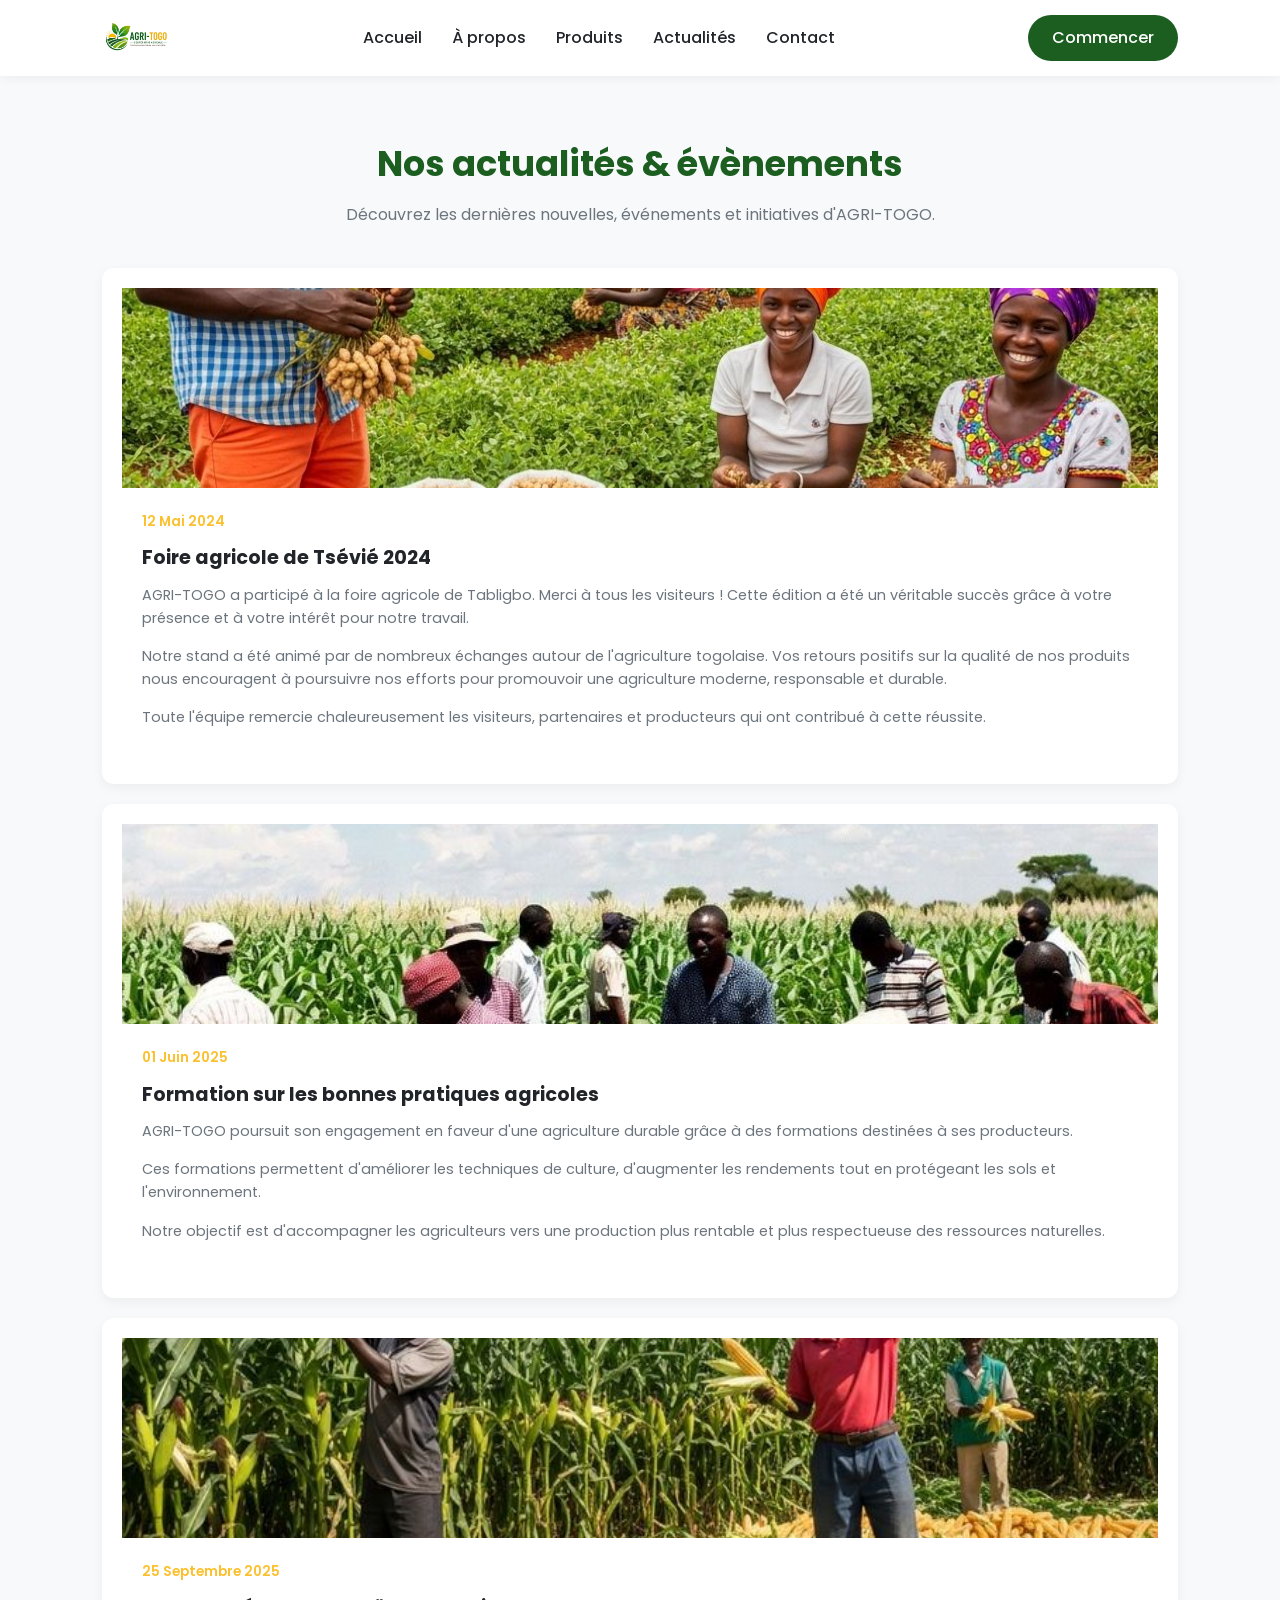
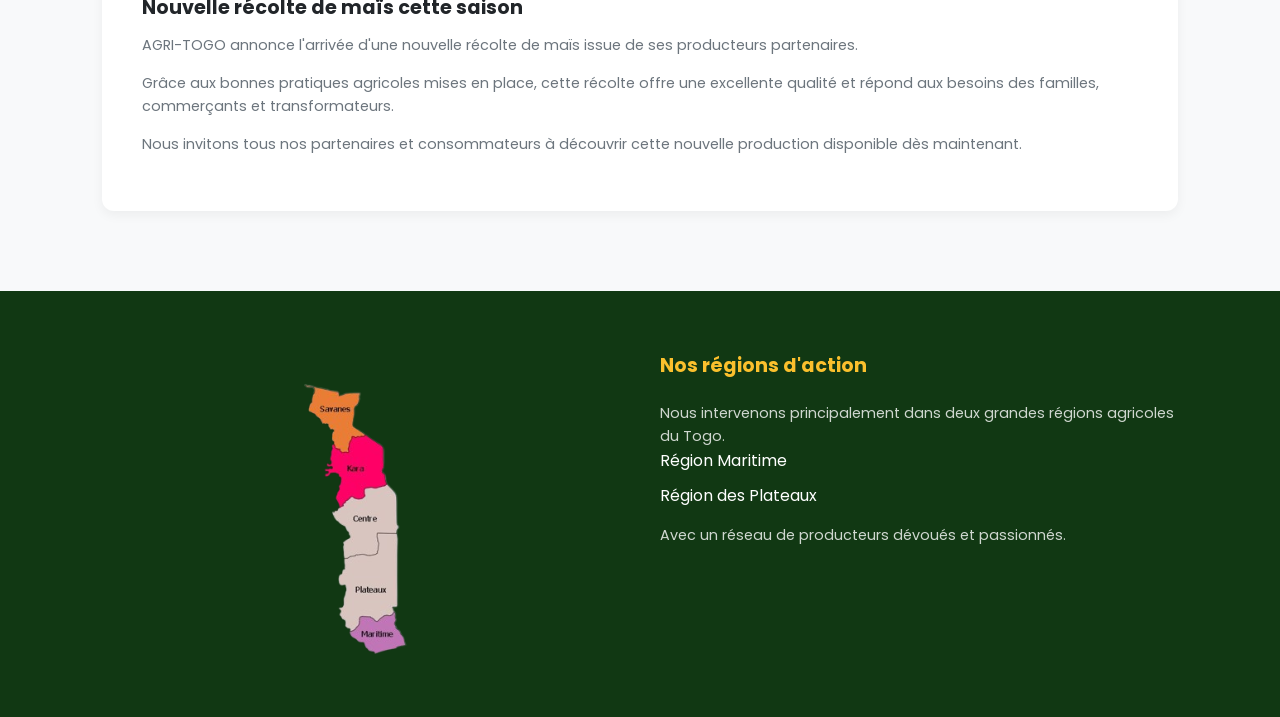
==== Actualités.html @ 6c73c3b2 "brief de AgriTogo" ====
<!DOCTYPE html>
<html lang="fr">
<head>
    <meta charset="UTF-8">
    <meta name="viewport" content="width=device-width, initial-scale=1.0">
    <title>AgriTogo</title>
    <link rel="stylesheet" href="https://cdnjs.cloudflare.com/ajax/libs/font-awesome/6.7.2/css/all.min.css">
    <link rel="stylesheet" href="css/style.css">
</head>

<body>
    <header>

    <div class="logo">
        <img src="image/logo.png" alt="AgriTogo">
    </div>

    <nav class="nav-links">

        <ul>

            <li><a href="index.html">Accueil</a></li>

            <li><a href="Apropos.html">À propos</a></li>

            <li><a href="NosProduits.html">Produits</a></li>

            <li><a href="Actualités.html">Actualités</a></li>

            <li><a href="Contact.html">Contact</a></li>

        </ul>

    </nav>

    <a href="Contact.html" class="btn">
        Commencer
    </a>

    <div class="menu-toggle">

        <i class="fa-solid fa-bars"></i>

    </div>

</header>

<main>

    <!-- ================= ACTUALITÉS ================= -->

    <section class="actualites">

        <div class="section-title">
            <h1>Nos actualités & évènements</h1>
            <p>
                Découvrez les dernières nouvelles, événements et initiatives
                d'AGRI-TOGO.
            </p>
        </div>

        <div class="actualites-list">

            <!-- Actualité 1 -->

            <article class="actualite">

                <div class="actualite-image">
                    <img src="image/actualite1.jpg" alt="Foire agricole de Tsévié">
                </div>

                <div class="actualite-content">

                    <span class="date">12 Mai 2024</span>

                    <h2>Foire agricole de Tsévié 2024</h2>

                    <p>
                        AGRI-TOGO a participé à la foire agricole de Tabligbo.
                        Merci à tous les visiteurs ! Cette édition a été un
                        véritable succès grâce à votre présence et à votre
                        intérêt pour notre travail.
                    </p>

                    <p>
                        Notre stand a été animé par de nombreux échanges autour
                        de l'agriculture togolaise. Vos retours positifs sur la
                        qualité de nos produits nous encouragent à poursuivre
                        nos efforts pour promouvoir une agriculture moderne,
                        responsable et durable.
                    </p>

                    <p>
                        Toute l'équipe remercie chaleureusement les visiteurs,
                        partenaires et producteurs qui ont contribué à cette
                        réussite.
                    </p>

                </div>

            </article>

            <!-- Actualité 2 -->

            <article class="actualite">

                <div class="actualite-image">
                    <img src="image/actualite2.jpg" alt="Formation agricole">
                </div>

                <div class="actualite-content">

                    <span class="date">01 Juin 2025</span>

                    <h2>Formation sur les bonnes pratiques agricoles</h2>

                    <p>
                        AGRI-TOGO poursuit son engagement en faveur d'une
                        agriculture durable grâce à des formations destinées à
                        ses producteurs.
                    </p>

                    <p>
                        Ces formations permettent d'améliorer les techniques de
                        culture, d'augmenter les rendements tout en protégeant
                        les sols et l'environnement.
                    </p>

                    <p>
                        Notre objectif est d'accompagner les agriculteurs vers
                        une production plus rentable et plus respectueuse des
                        ressources naturelles.
                    </p>

                </div>

            </article>

            <!-- Actualité 3 -->

            <article class="actualite">

                <div class="actualite-image">
                    <img src="image/recoltemaÏs.jfif" alt="Récolte de maïs">
                </div>

                <div class="actualite-content">

                    <span class="date">25 Septembre 2025</span>

                    <h2>Nouvelle récolte de maïs cette saison</h2>

                    <p>
                        AGRI-TOGO annonce l'arrivée d'une nouvelle récolte de
                        maïs issue de ses producteurs partenaires.
                    </p>

                    <p>
                        Grâce aux bonnes pratiques agricoles mises en place,
                        cette récolte offre une excellente qualité et répond aux
                        besoins des familles, commerçants et transformateurs.
                    </p>

                    <p>
                        Nous invitons tous nos partenaires et consommateurs à
                        découvrir cette nouvelle production disponible dès
                        maintenant.
                    </p>

                </div>

            </article>

        </div>

    </section>

</main>
<footer>

    <div class="footer-map">

        <img src="image/cartographie.png" alt="Carte du Togo">

    </div>

    <div class="footer-region">

        <h3>Nos régions d'action</h3>

        <p>
            Nous intervenons principalement dans deux grandes régions
            agricoles du Togo.
        </p>

        <ul>
            <li>Région Maritime</li>
            <li>Région des Plateaux</li>
        </ul>

        <p>
            Avec un réseau de producteurs dévoués et passionnés.
        </p>

    </div>

</footer>
    <script src="js/script.js"></script>
</body>
</html>
---- css/style.css ----
/* ==========================================================================
   1. RESET & VARIABLES GLOBALES
   ========================================================================== */
@import url('https://fonts.googleapis.com/css2?family=Poppins:wght@300;400;500;600;700&display=swap');

:root {
    --primary-color: #1b5e20;      /* Vert foncé principal */
    --secondary-color: #2e7d32;    /* Vert moyen */
    --accent-color: #fbc02d;       /* Jaune / Or */
    --bg-light: #f8f9fa;           /* Fond clair */
    --bg-card: #ffffff;            /* Fond de carte */
    --text-color: #212529;         /* Texte sombre */
    --text-muted: #6c757d;        /* Texte secondaire */
    --border-color: #e0e0e0;      /* Bordures subtiles */
    --radius: 12px;                /* Coins arrondis généraux */
    --transition: all 0.3s ease;
}

* {
    margin: 0;
    padding: 0;
    box-sizing: border-box;
    font-family: 'Poppins', sans-serif;
}

body {
    background-color: var(--bg-light);
    color: var(--text-color);
    line-height: 1.6;
}

a {
    text-decoration: none;
    color: inherit;
    transition: var(--transition);
}

ul {
    list-style: none;
}

img {
    max-width: 100%;
    height: auto;
    display: block;
}

/* ==========================================================================
   2. BOUTONS & STYLES RÉUTILISABLES
   ========================================================================== */
.btn, .btn1 {
    display: inline-block;
    padding: 10px 24px;
    background-color: var(--primary-color);
    color: #fff;
    border-radius: 25px;
    font-weight: 500;
    border: none;
    cursor: pointer;
    text-align: center;
}

.btn:hover, .btn1:hover {
    background-color: var(--secondary-color);
    color: #fff;
}

.btn2 {
    display: inline-block;
    padding: 10px 24px;
    background-color: transparent;
    color: #fff;
    border: 2px solid #fff;
    border-radius: 25px;
    font-weight: 500;
}

.btn2:hover {
    background-color: #fff;
    color: var(--primary-color);
}

.btn-center {
    text-align: center;
    margin-top: 30px;
}

.section-title {
    text-align: center;
    margin-bottom: 40px;
}

.section-title h1, .section-title h2 {
    color: var(--primary-color);
    font-size: 2.2rem;
    font-weight: 700;
    margin-bottom: 10px;
}

.section-title p {
    color: var(--text-muted);
    max-width: 600px;
    margin: 0 auto;
}

/* ==========================================================================
   3. HEADER & NAVIGATION (AVEC MENU HAMBURGER)
   ========================================================================== */
header {
    display: flex;
    justify-content: space-between;
    align-items: center;
    padding: 15px 8%;
    background-color: #ffffff;
    box-shadow: 0 2px 10px rgba(0, 0, 0, 0.05);
    position: sticky;
    top: 0;
    z-index: 1000;
}

.logo img {
    height: 45px;
}

.nav-links ul {
    display: flex;
    gap: 30px;
}

.nav-links a {
    font-weight: 500;
    color: var(--text-color);
}

.nav-links a:hover {
    color: var(--primary-color);
}

.menu-toggle {
    display: none;
    font-size: 1.5rem;
    color: var(--primary-color);
    cursor: pointer;
}

/* ==========================================================================
   4. PAGE ACCUEIL
   ========================================================================== */

/* Hero Banner */
.hero {
    position: relative;
    height: 80vh;
    min-height: 500px;
    display: flex;
    align-items: center;
    padding: 0 8%;
    color: #ffffff;
    overflow: hidden;
}

.hero > img {
    position: absolute;
    top: 0;
    left: 0;
    width: 100%;
    height: 100%;
    object-fit: cover;
    z-index: -2;
}

.hero .overlay {
    position: absolute;
    top: 0;
    left: 0;
    width: 100%;
    height: 100%;
    background: linear-gradient(90deg, rgba(27, 94, 32, 0.85) 0%, rgba(0,0,0,0.4) 100%);
    z-index: -1;
}

.hero-content {
    max-width: 650px;
}

.hero-content h1 {
    font-size: 3.2rem;
    line-height: 1.2;
    margin-bottom: 20px;
    font-weight: 700;
}

.hero-content p {
    font-size: 1.1rem;
    margin-bottom: 30px;
    opacity: 0.9;
}

.hero-buttons {
    display: flex;
    gap: 15px;
}

/* Section Chiffres */
.chiffres {
    display: flex;
    justify-content: space-around;
    align-items: center;
    padding: 40px 8%;
    background-color: #ffffff;
    box-shadow: 0 4px 15px rgba(0,0,0,0.03);
    margin: 40px 8% 60px 8%;
    position: relative;
    z-index: 10;
    border-radius: var(--radius);
}

.chiffre {
    text-align: center;
}

.chiffre h2 {
    font-size: 2.2rem;
    color: var(--primary-color);
    font-weight: 700;
}

.chiffre p {
    font-size: 0.9rem;
    color: var(--text-muted);
}

/* Grille de Produits (Accueil + Page Produits) */
.produits {
    padding: 60px 8%;
}

.produits-grid {
    display: grid;
    grid-template-columns: repeat(auto-fit, minmax(240px, 1fr));
    gap: 25px;
}

.produit {
    background-color: var(--bg-card);
    border-radius: var(--radius);
    overflow: hidden;
    box-shadow: 0 4px 12px rgba(0,0,0,0.05);
    transition: var(--transition);
    text-align: center;
    padding-bottom: 20px;
}

.produit:hover {
    transform: translateY(-5px);
    box-shadow: 0 8px 20px rgba(0,0,0,0.1);
}

.produit img {
    width: 100%;
    height: 200px;
    object-fit: cover;
}

.produit h3 {
    margin: 15px 0 8px;
    color: var(--primary-color);
    font-size: 1.2rem;
}

.produit p {
    padding: 0 15px;
    font-size: 0.9rem;
    color: var(--text-muted);
}

/* Actualités */
.actualites {
    padding: 60px 8%;
}

.actualites-grid {
    display: grid;
    grid-template-columns: repeat(auto-fit, minmax(300px, 1fr));
    gap: 30px;
}

.actualite {
    background-color: var(--bg-card);
    border-radius: var(--radius);
    overflow: hidden;
    box-shadow: 0 4px 12px rgba(0,0,0,0.05);
    display: flex;
    flex-direction: column;
    margin: 20px 0;
}

.actualite img, .actualite-image img {
    width: 100%;
    height: 200px;
    object-fit: cover;
}

.actualite-content, .actualite {
    padding: 20px;
}

.actualite .date {
    color: var(--accent-color);
    font-weight: 600;
    font-size: 0.85rem;
}

.actualite h3, .actualite h2 {
    font-size: 1.2rem;
    margin: 10px 0;
    color: var(--text-color);
}

.actualite p {
    color: var(--text-muted);
    font-size: 0.9rem;
    margin-bottom: 15px;
}

.actualite a {
    color: var(--primary-color);
    font-weight: 600;
    align-self: flex-start;
}

/* Section Call to Action (CTA) */
.cta {
    background-color: var(--primary-color);
    color: #ffffff;
    text-align: center;
    padding: 60px 8%;
    margin: 40px 0;
}

.cta h2 {
    font-size: 2rem;
    margin-bottom: 25px;
    max-width: 700px;
    margin-left: auto;
    margin-right: auto;
}

.cta .btn {
    background-color: var(--accent-color);
    color: var(--text-color);
}

.cta .btn:hover {
    background-color: #e0a800;
}

/* ==========================================================================
   5. PAGE À PROPOS
   ========================================================================== */
.apropos {
    padding: 60px 8%;
}


hr{
background-color: #0d4110;
height: 5px;
width: 250px;
margin: 20px auto;

}

.apropos-content {
    display: flex;
    align-items: center;
    gap: 40px;
}

.apropos-image, .apropos-text {
    flex: 1;
}

.apropos-image img {
    border-radius: var(--radius);
}

.mission {
    background-color: #e8f5e9;
    padding: 40px 8%;
    text-align: center;
    border-radius: var(--radius);
    margin: 40px 8%;
}

.mission h2 {
    color: var(--primary-color);
    margin-bottom: 15px;
}

.valeurs {
    padding: 40px 8%;
}

.valeurs-grid {
    display: grid;
    grid-template-columns: repeat(auto-fit, minmax(220px, 1fr));
    gap: 20px;
}

.valeur {
    background: #fff;
    padding: 25px;
    border-radius: var(--radius);
    box-shadow: 0 4px 10px rgba(0,0,0,0.03);
    text-align: center;
}

.valeur h3 {
    margin-bottom: 10px;
    color: var(--primary-color);
}

/* Membres / Producteurs */
.membres {
    padding: 60px 8%;
}

.membres-grid {
    display: grid;
    grid-template-columns: repeat(auto-fit, minmax(200px, 1fr));
    gap: 25px;
}

.membre {
    background: #fff;
    border-radius: var(--radius);
    overflow: hidden;
    text-align: center;
    box-shadow: 0 4px 12px rgba(0,0,0,0.05);
    padding-bottom: 15px;
}

.membre img {
    width: 100%;
    height: 220px;
    object-fit: cover;
}

.membre h3 {
    margin-top: 15px;
    font-size: 1.1rem;
}

/* ==========================================================================
   6. PAGE CONTACT
   ========================================================================== */
.contact {
    padding: 60px 8%;
}

.contact-container {
    display: flex;
    gap: 50px;
}

.contact-info, .contact-form {
    flex: 1;
}

.info-box {
    background: #fff;
    padding: 20px;
    border-radius: var(--radius);
    margin-bottom: 15px;
    box-shadow: 0 2px 8px rgba(0,0,0,0.04);
}

.info-box h3 {
    color: var(--primary-color);
    margin-bottom: 5px;
    font-size: 1.1rem;
}

.contact-form fieldset {
    border: none;
    background: #fff;
    padding: 30px;
    border-radius: var(--radius);
    box-shadow: 0 4px 15px rgba(0,0,0,0.05);
}

.contact-form h3 {
    font-size: 1.4rem;
    font-weight: 600;
    color: var(--primary-color);
    margin-bottom: 20px;
}

.form-group {
    margin-bottom: 20px;
}

.form-group label {
    display: block;
    margin-bottom: 8px;
    font-weight: 500;
}

.form-group input, .form-group textarea {
    width: 100%;
    padding: 12px 15px;
    border: 1px solid var(--border-color);
    border-radius: 8px;
    outline: none;
    font-size: 0.95rem;
}

.form-group input:focus, .form-group textarea:focus {
    border-color: var(--primary-color);
}

/* ==========================================================================
   7. FOOTER
   ========================================================================== */
footer {
    background-color: #113813;
    color: #ffffff;
    padding: 60px 8% 30px 8%;
    display: flex;
    flex-wrap: wrap;
    justify-content: space-between;
    gap: 40px;
}

.footer-logo, .footer-links, .footer-map, .footer-region, .footer-column {
    flex: 1;
    min-width: 220px;
}

.footer-logo p, .footer-region p {
    opacity: 0.8;
    font-size: 0.9rem;
    margin-top: 15px;
}

footer h3 {
    color: var(--accent-color);
    margin-bottom: 20px;
    font-size: 1.2rem;
}

footer ul li {
    margin-bottom: 10px;
}

footer ul li a {
    opacity: 0.8;
}

footer ul li a:hover {
    opacity: 1;
    color: var(--accent-color);
}

/* ==========================================================================
   8. MEDIA QUERIES (DESIGN RESPONSIVE ET MENU HAMBURGER)
   ========================================================================== */
@media (max-width: 992px) {
    .chiffres {
        flex-wrap: wrap;
        gap: 20px;
    }
    
    .apropos-content, .contact-container {
        flex-direction: column;
    }
}

@media (max-width: 768px) {
    .menu-toggle {
        display: block; /* Affiche le bouton hamburger */
    }

    .nav-links {
        position: absolute;
        top: 100%;
        left: 0;
        width: 100%;
        background-color: #ffffff;
        box-shadow: 0 10px 15px rgba(0,0,0,0.1);
        display: none; /* Masqué par défaut */
        padding: 20px 0;
    }

    .nav-links.active {
        display: block; /* Affiché quand la classe 'active' est ajoutée */
    }

    .nav-links ul {
        flex-direction: column;
        align-items: center;
        gap: 20px;
    }

    header .btn {
        display: none; /* Masquer le bouton d'action principal sur mobile pour purger le header */
    }

    .hero-content h1 {
        font-size: 2.2rem;
    }

    .hero-buttons {
        flex-direction: column;
    }
}
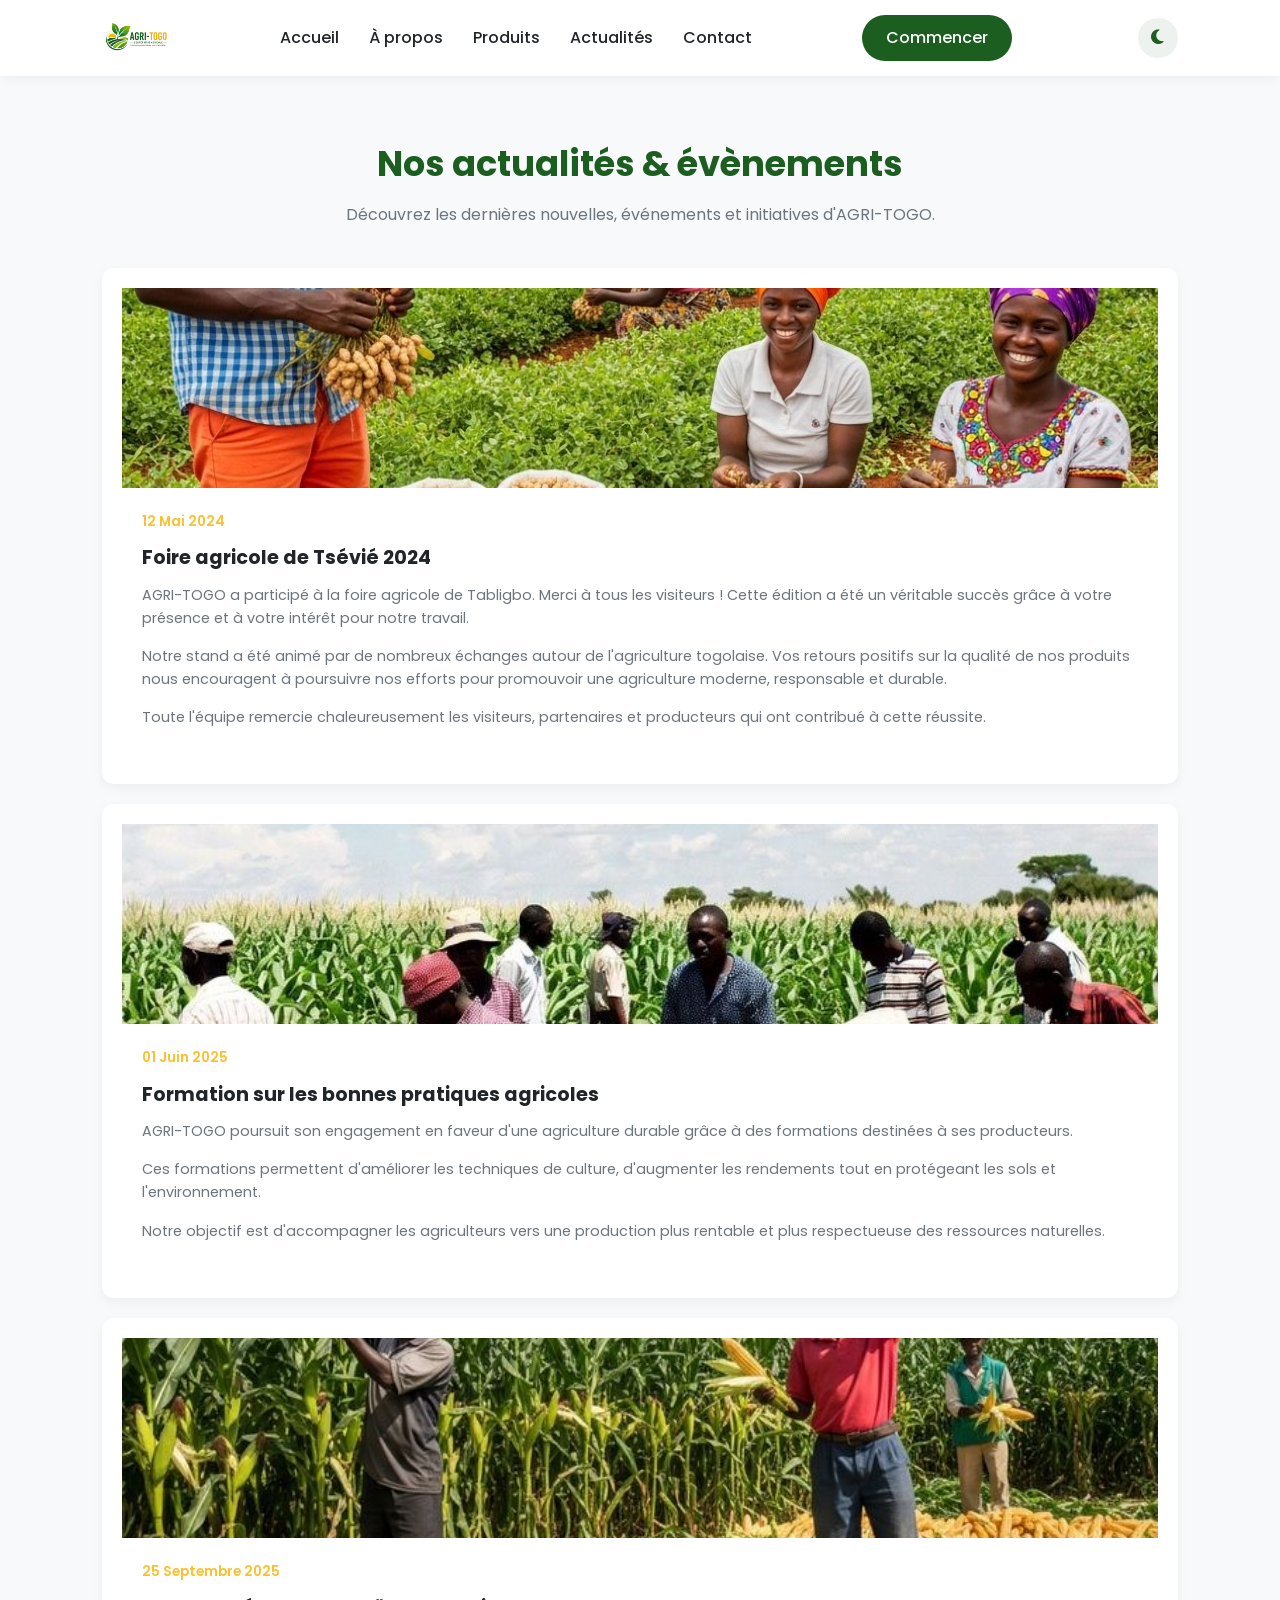
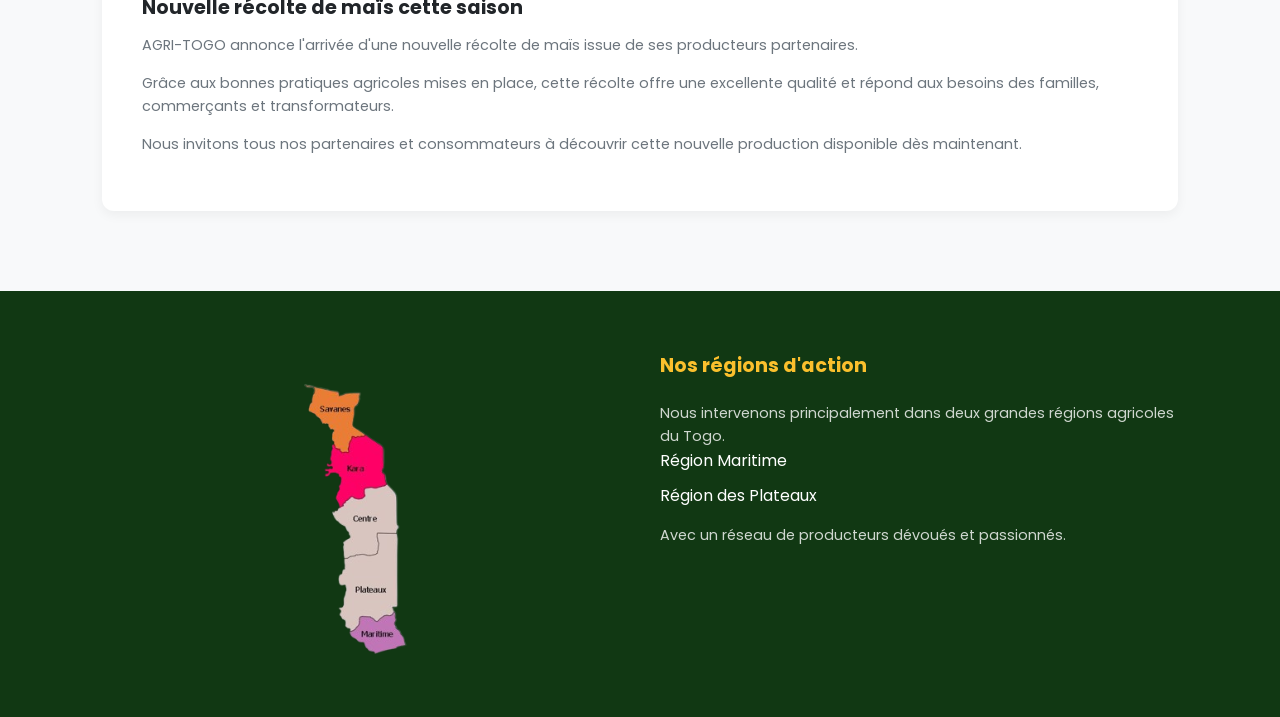
==== commit 523a0de6: "ajout du mode sombre" ====
--- a/Actualités.html
+++ b/Actualités.html
@@ -4,6 +4,8 @@
     <meta charset="UTF-8">
     <meta name="viewport" content="width=device-width, initial-scale=1.0">
     <title>AgriTogo</title>
+    <script>try{var theme=localStorage.getItem("theme")}catch(e){}document.documentElement.dataset.theme=theme||(matchMedia("(prefers-color-scheme: dark)").matches?"dark":"light");</script>
+    <script defer src="js/mdsombre.js"></script>
     <link rel="stylesheet" href="https://cdnjs.cloudflare.com/ajax/libs/font-awesome/6.7.2/css/all.min.css">
     <link rel="stylesheet" href="css/style.css">
 </head>
--- a/css/style.css
+++ b/css/style.css
@@ -614,4 +614,137 @@
     .hero-buttons {
         flex-direction: column;
     }
+}
+
+/* ==========================================================================
+   9. MODE SOMBRE (THÈME DARK)
+   ========================================================================== */
+:root[data-theme="dark"] {
+    --bg-light: #0e1410;
+    --bg-card: #161d17;
+    --text-color: #e8ece9;
+    --text-muted: #9aa79c;
+    --border-color: #2a332b;
+    color-scheme: dark;
+}
+
+/* Fond des éléments dont la couleur était en dur */
+[data-theme="dark"] header,
+[data-theme="dark"] .nav-links,
+[data-theme="dark"] .chiffres,
+[data-theme="dark"] .valeur,
+[data-theme="dark"] .membre,
+[data-theme="dark"] .info-box,
+[data-theme="dark"] .contact-form fieldset {
+    background-color: var(--bg-card);
+}
+
+[data-theme="dark"] .mission {
+    background-color: #1c2b1e;
+}
+
+[data-theme="dark"] header {
+    box-shadow: 0 2px 10px rgba(0, 0, 0, 0.45);
+}
+
+[data-theme="dark"] .chiffres {
+    box-shadow: 0 4px 15px rgba(0, 0, 0, 0.4);
+}
+
+/* Bordures subtiles pour les cartes sur fond sombre */
+[data-theme="dark"] .produit,
+[data-theme="dark"] .actualite,
+[data-theme="dark"] .valeur,
+[data-theme="dark"] .membre,
+[data-theme="dark"] .info-box,
+[data-theme="dark"] .contact-form fieldset {
+    border: 1px solid var(--border-color);
+}
+
+/* Vert clair pour les titres et liens (lisibilité sur fond sombre) */
+[data-theme="dark"] .section-title h1,
+[data-theme="dark"] .section-title h2,
+[data-theme="dark"] .nav-links a:hover,
+[data-theme="dark"] .menu-toggle,
+[data-theme="dark"] .chiffre h2,
+[data-theme="dark"] .produit h3,
+[data-theme="dark"] .actualite a,
+[data-theme="dark"] .mission h2,
+[data-theme="dark"] .valeur h3,
+[data-theme="dark"] .info-box h3,
+[data-theme="dark"] .contact-form h3 {
+    color: #81c784;
+}
+
+/* Le bouton du CTA garde un texte sombre sur fond jaune */
+[data-theme="dark"] .cta .btn {
+    color: #212529;
+}
+
+/* Champs de formulaire */
+[data-theme="dark"] .form-group input,
+[data-theme="dark"] .form-group textarea {
+    background-color: #121a13;
+    color: var(--text-color);
+    border-color: var(--border-color);
+}
+
+[data-theme="dark"] .form-group input::placeholder,
+[data-theme="dark"] .form-group textarea::placeholder {
+    color: var(--text-muted);
+}
+
+[data-theme="dark"] .form-group input:focus,
+[data-theme="dark"] .form-group textarea:focus {
+    border-color: #81c784;
+}
+
+/* Empêche l'autofill du navigateur de peindre les champs en blanc en mode sombre */
+[data-theme="dark"] .form-group input:-webkit-autofill,
+[data-theme="dark"] .form-group textarea:-webkit-autofill {
+    -webkit-box-shadow: 0 0 0 1000px #121a13 inset;
+    -webkit-text-fill-color: #e8ece9;
+    caret-color: #e8ece9;
+}
+
+/* Ligne décorative */
+[data-theme="dark"] hr {
+    background-color: #4caf50;
+}
+
+/* ==========================================================================
+   10. BOUTON DE BASCULE DU THÈME
+   ========================================================================== */
+.theme-toggle {
+    display: inline-flex;
+    align-items: center;
+    justify-content: center;
+    flex-shrink: 0;
+    width: 40px;
+    height: 40px;
+    margin-left: 15px;
+    border: none;
+    border-radius: 50%;
+    background-color: #eef2ee;
+    color: var(--primary-color);
+    font-size: 1.05rem;
+    cursor: pointer;
+    transition: var(--transition);
+}
+
+.theme-toggle:hover {
+    background-color: var(--primary-color);
+    color: #ffffff;
+    transform: rotate(20deg) scale(1.05);
+}
+
+[data-theme="dark"] .theme-toggle {
+    background-color: var(--bg-card);
+    color: #81c784;
+    border: 1px solid var(--border-color);
+}
+
+[data-theme="dark"] .theme-toggle:hover {
+    background-color: #81c784;
+    color: #121a13;
 }
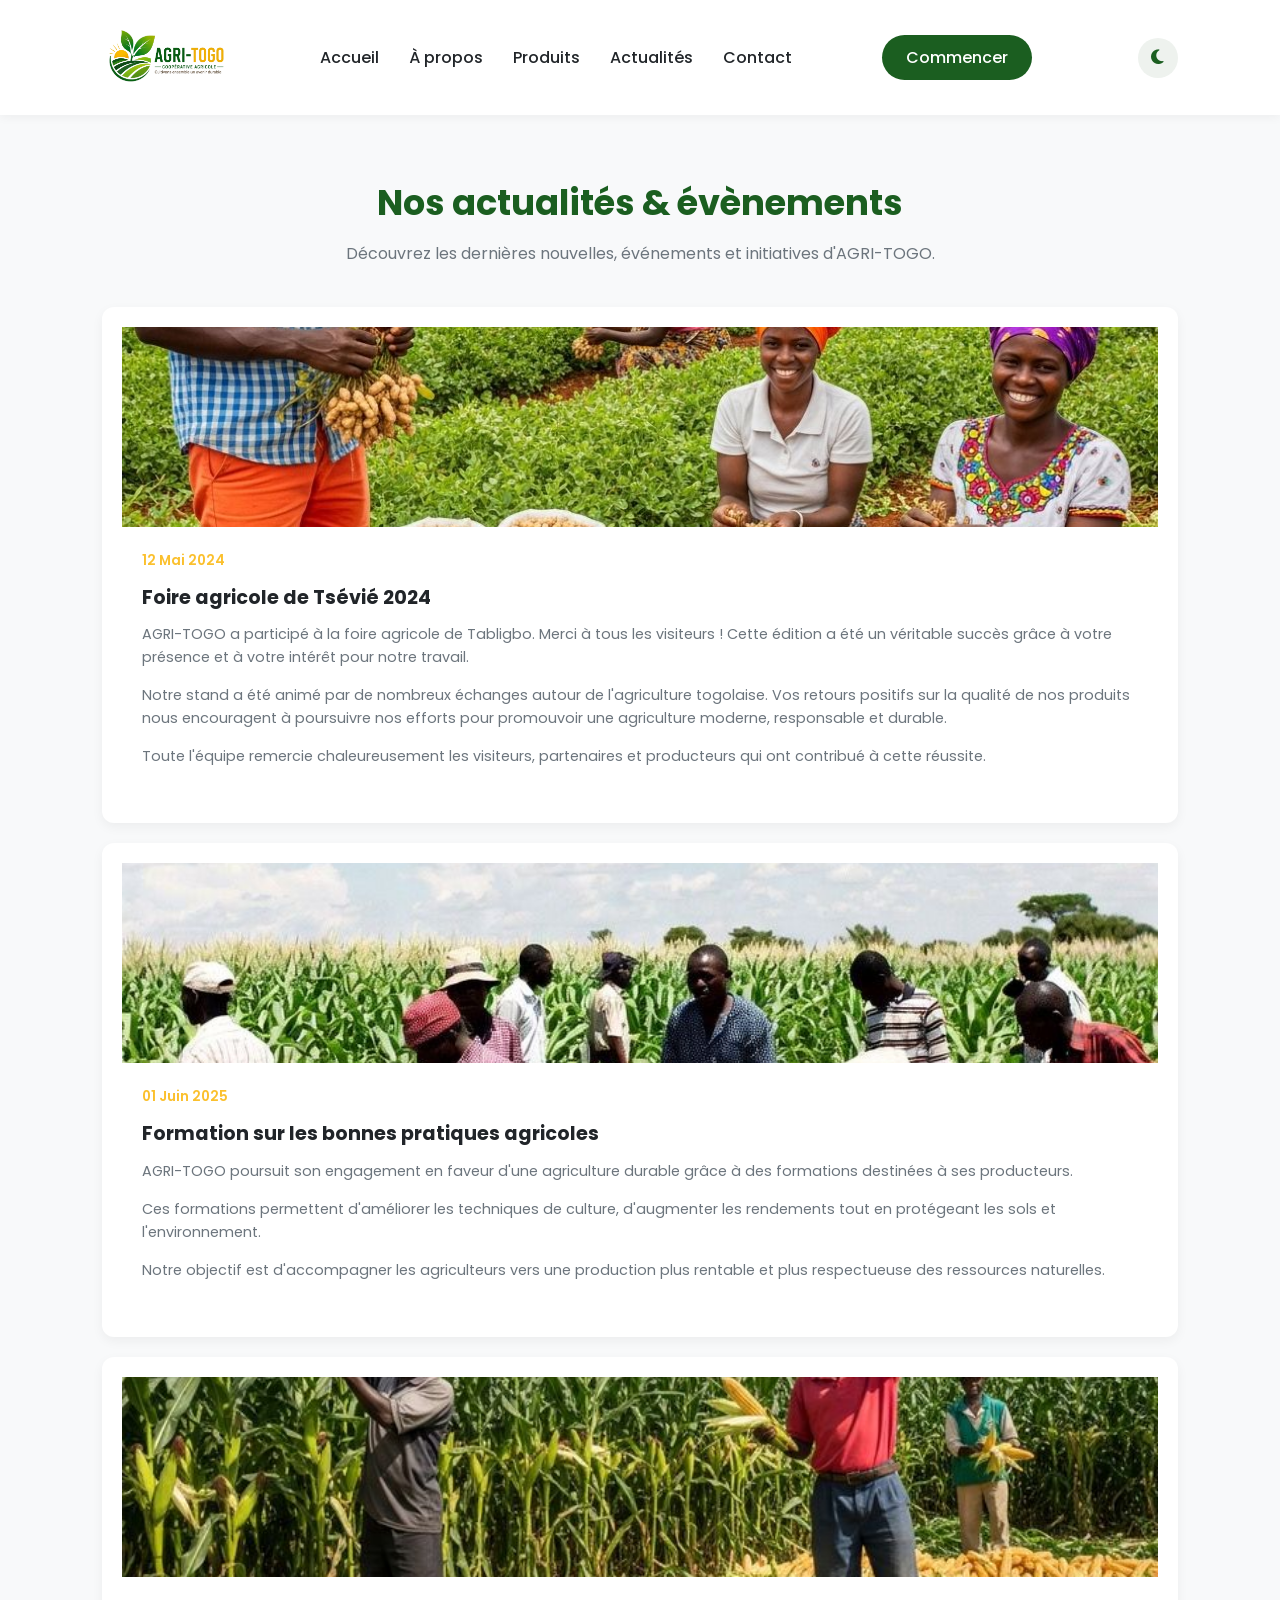
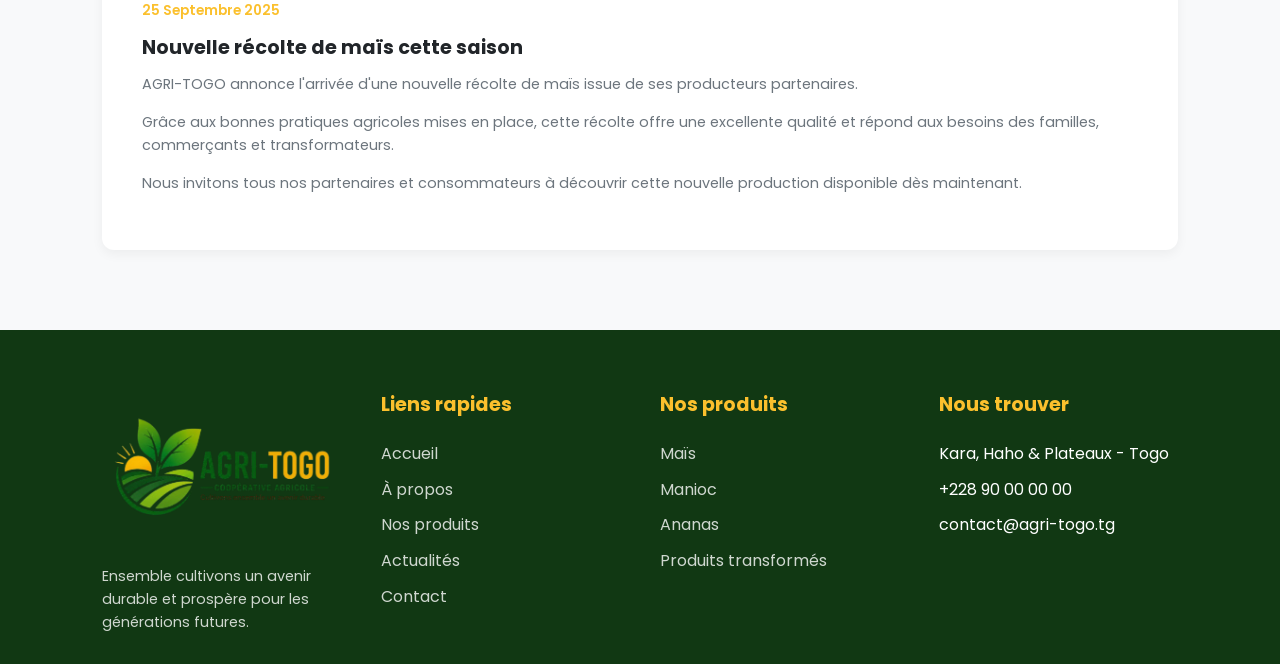
==== commit de0c1ad5: "Changement des icone et mise en place du footer sur les pages manquantes" ====
--- a/Actualités.html
+++ b/Actualités.html
@@ -1,90 +1,91 @@
-<!DOCTYPE html>
-<html lang="fr">
-<head>
-    <meta charset="UTF-8">
-    <meta name="viewport" content="width=device-width, initial-scale=1.0">
-    <title>AgriTogo</title>
+<!DOCTYPE html>  <!-- Déclaration du type de document : HTML5 -->
+<html lang="fr">  <!-- Langue de la page : français -->
+<head>  <!-- Zone des métadonnées et des ressources -->
+    <meta charset="UTF-8">  <!-- Encodage des caractères (accents français) -->
+    <meta name="viewport" content="width=device-width, initial-scale=1.0">  <!-- Rendu responsive sur mobile -->
+    <title>AgriTogo</title>  <!-- Titre affiché dans l'onglet du navigateur -->
+    <!-- Applique le thème sauvegardé avant le rendu pour éviter un "flash" de couleur -->
     <script>try{var theme=localStorage.getItem("theme")}catch(e){}document.documentElement.dataset.theme=theme||(matchMedia("(prefers-color-scheme: dark)").matches?"dark":"light");</script>
-    <script defer src="js/mdsombre.js"></script>
-    <link rel="stylesheet" href="https://cdnjs.cloudflare.com/ajax/libs/font-awesome/6.7.2/css/all.min.css">
-    <link rel="stylesheet" href="css/style.css">
+    <script defer src="js/mdsombre.js"></script>  <!-- Script du mode sombre/clair, chargé en différé -->
+    <link rel="stylesheet" href="https://cdnjs.cloudflare.com/ajax/libs/font-awesome/6.7.2/css/all.min.css">  <!-- Icônes Font Awesome -->
+    <link rel="stylesheet" href="css/style.css">  <!-- Feuille de style principale du site -->
 </head>
 
-<body>
-    <header>
-
-    <div class="logo">
-        <img src="image/logo.png" alt="AgriTogo">
+<body>  <!-- Contenu visible de la page -->
+    <header>  <!-- Barre de navigation fixée en haut de la page -->
+
+    <div class="logo">  <!-- Bloc du logo -->
+        <img src="image/logo.png" alt="AgriTogo">  <!-- Image du logo -->
     </div>
 
-    <nav class="nav-links">
-
-        <ul>
-
-            <li><a href="index.html">Accueil</a></li>
-
-            <li><a href="Apropos.html">À propos</a></li>
-
-            <li><a href="NosProduits.html">Produits</a></li>
-
-            <li><a href="Actualités.html">Actualités</a></li>
-
-            <li><a href="Contact.html">Contact</a></li>
+    <nav class="nav-links">  <!-- Menu de navigation principal -->
+
+        <ul>  <!-- Liste des liens du menu -->
+
+            <li><a href="index.html">Accueil</a></li>  <!-- Lien : page d'accueil -->
+
+            <li><a href="Apropos.html">À propos</a></li>  <!-- Lien : page À propos -->
+
+            <li><a href="NosProduits.html">Produits</a></li>  <!-- Lien : page Produits -->
+
+            <li><a href="Actualités.html">Actualités</a></li>  <!-- Lien : page Actualités -->
+
+            <li><a href="Contact.html">Contact</a></li>  <!-- Lien : page Contact -->
 
         </ul>
 
     </nav>
 
-    <a href="Contact.html" class="btn">
+    <a href="Contact.html" class="btn">  <!-- Bouton d'appel à l'action vers la page Contact -->
         Commencer
     </a>
 
-    <div class="menu-toggle">
-
-        <i class="fa-solid fa-bars"></i>
+    <div class="menu-toggle">  <!-- Bouton hamburger, visible uniquement sur mobile -->
+
+        <i class="fa-solid fa-bars"></i>  <!-- Icône du menu hamburger -->
 
     </div>
 
 </header>
 
-<main>
-
-    <!-- ================= ACTUALITÉS ================= -->
-
-    <section class="actualites">
-
-        <div class="section-title">
-            <h1>Nos actualités & évènements</h1>
-            <p>
+<main>  <!-- Contenu principal de la page -->
+
+    <!-- ================= SECTION ACTUALITÉS ================= -->
+
+    <section class="actualites">  <!-- Section des actualités et événements -->
+
+        <div class="section-title">  <!-- Titre de section (centré) -->
+            <h1>Nos actualités & évènements</h1>  <!-- Titre principal de la page -->
+            <p>  <!-- Sous-titre de la page -->
                 Découvrez les dernières nouvelles, événements et initiatives
                 d'AGRI-TOGO.
             </p>
         </div>
 
-        <div class="actualites-list">
-
-            <!-- Actualité 1 -->
-
-            <article class="actualite">
-
-                <div class="actualite-image">
-                    <img src="image/actualite1.jpg" alt="Foire agricole de Tsévié">
-                </div>
-
-                <div class="actualite-content">
-
-                    <span class="date">12 Mai 2024</span>
-
-                    <h2>Foire agricole de Tsévié 2024</h2>
-
-                    <p>
+        <div class="actualites-list">  <!-- Liste verticale des articles -->
+
+            <!-- Actualité 1 : foire agricole -->
+
+            <article class="actualite">  <!-- Article de la première actualité -->
+
+                <div class="actualite-image">  <!-- Bloc contenant l'image -->
+                    <img src="image/actualite1.jpg" alt="Foire agricole de Tsévié">  <!-- Image de l'actualité -->
+                </div>
+
+                <div class="actualite-content">  <!-- Bloc contenant le texte -->
+
+                    <span class="date">12 Mai 2024</span>  <!-- Date de l'actualité -->
+
+                    <h2>Foire agricole de Tsévié 2024</h2>  <!-- Titre de l'actualité -->
+
+                    <p>  <!-- Premier paragraphe de l'actualité -->
                         AGRI-TOGO a participé à la foire agricole de Tabligbo.
                         Merci à tous les visiteurs ! Cette édition a été un
                         véritable succès grâce à votre présence et à votre
                         intérêt pour notre travail.
                     </p>
 
-                    <p>
+                    <p>  <!-- Deuxième paragraphe de l'actualité -->
                         Notre stand a été animé par de nombreux échanges autour
                         de l'agriculture togolaise. Vos retours positifs sur la
                         qualité de nos produits nous encouragent à poursuivre
@@ -92,7 +93,7 @@
                         responsable et durable.
                     </p>
 
-                    <p>
+                    <p>  <!-- Troisième paragraphe de l'actualité -->
                         Toute l'équipe remercie chaleureusement les visiteurs,
                         partenaires et producteurs qui ont contribué à cette
                         réussite.
@@ -102,9 +103,9 @@
 
             </article>
 
-            <!-- Actualité 2 -->
-
-            <article class="actualite">
+            <!-- Actualité 2 : formation -->
+
+            <article class="actualite">  <!-- Article de la deuxième actualité -->
 
                 <div class="actualite-image">
                     <img src="image/actualite2.jpg" alt="Formation agricole">
@@ -138,9 +139,9 @@
 
             </article>
 
-            <!-- Actualité 3 -->
-
-            <article class="actualite">
+            <!-- Actualité 3 : récolte de maïs -->
+
+            <article class="actualite">  <!-- Article de la troisième actualité -->
 
                 <div class="actualite-image">
                     <img src="image/recoltemaÏs.jfif" alt="Récolte de maïs">
@@ -178,35 +179,61 @@
     </section>
 
 </main>
-<footer>
-
-    <div class="footer-map">
-
-        <img src="image/cartographie.png" alt="Carte du Togo">
-
-    </div>
-
-    <div class="footer-region">
-
-        <h3>Nos régions d'action</h3>
-
-        <p>
-            Nous intervenons principalement dans deux grandes régions
-            agricoles du Togo.
-        </p>
-
-        <ul>
-            <li>Région Maritime</li>
-            <li>Région des Plateaux</li>
-        </ul>
-
-        <p>
-            Avec un réseau de producteurs dévoués et passionnés.
-        </p>
-
-    </div>
-
-</footer>
-    <script src="js/script.js"></script>
+        <footer>  <!-- Pied de page avec le logo et les liens -->
+
+        <div class="footer-logo">  <!-- Bloc logo et slogan -->
+
+            <a href="index.html">
+                <img src="image/logo.png" alt="AgriTogo Logo">
+            </a>
+
+            <p>  <!-- Slogan de la coopérative -->
+                Ensemble cultivons un avenir durable et prospère
+                pour les générations futures.
+            </p>
+
+        </div>
+
+        <div class="footer-links">  <!-- Colonne de liens rapides -->
+
+            <h3>Liens rapides</h3>  <!-- Titre de la colonne -->
+
+            <ul>  <!-- Liste des liens rapides -->
+                <li><a href="index.html">Accueil</a></li>  <!-- Lien : accueil -->
+                <li><a href="Apropos.html">À propos</a></li>  <!-- Lien : à propos -->
+                <li><a href="NosProduits.html">Nos produits</a></li>  <!-- Lien : produits -->
+                <li><a href="Actualités.html">Actualités</a></li>  <!-- Lien : actualités -->
+                <li><a href="Contact.html">Contact</a></li>  <!-- Lien : contact -->
+            </ul>
+
+        </div>
+
+        <div class="footer-links">  <!-- Colonne des produits -->
+
+            <h3>Nos produits</h3>  <!-- Titre de la colonne -->
+
+            <ul>  <!-- Liste des produits -->
+                <li><a href="NosProduits.html">Maïs</a></li>  <!-- Lien : maïs -->
+                <li><a href="NosProduits.html">Manioc</a></li>  <!-- Lien : manioc -->
+                <li><a href="NosProduits.html">Ananas</a></li>  <!-- Lien : ananas -->
+                <li><a href="NosProduits.html">Produits transformés</a></li>  <!-- Lien : produits transformés -->
+            </ul>
+
+        </div>
+
+        <div class="footer-links">  <!-- Colonne des coordonnées -->
+
+            <h3>Nous trouver</h3>  <!-- Titre de la colonne -->
+
+            <ul>  <!-- Liste des coordonnées -->
+                <li>Kara, Haho & Plateaux - Togo</li>  <!-- Localisation -->
+                <li>+228 90 00 00 00</li>  <!-- Téléphone -->
+                <li>contact@agri-togo.tg</li>  <!-- E-mail -->
+            </ul>
+
+        </div>
+
+    </footer>
+    <script src="js/script.js"></script>  <!-- Script principal (menu mobile) -->
 </body>
 </html>
--- a/css/style.css
+++ b/css/style.css
@@ -1,750 +1,790 @@
 /* ==========================================================================
-   1. RESET & VARIABLES GLOBALES
-   ========================================================================== */
+   1. RÉINITIALISATION (RESET) ET VARIABLES GLOBALES
+   ========================================================================== */
+/* Importe la police Poppins depuis Google Fonts */
 @import url('https://fonts.googleapis.com/css2?family=Poppins:wght@300;400;500;600;700&display=swap');
 
-:root {
-    --primary-color: #1b5e20;      /* Vert foncé principal */
-    --secondary-color: #2e7d32;    /* Vert moyen */
-    --accent-color: #fbc02d;       /* Jaune / Or */
-    --bg-light: #f8f9fa;           /* Fond clair */
-    --bg-card: #ffffff;            /* Fond de carte */
-    --text-color: #212529;         /* Texte sombre */
-    --text-muted: #6c757d;        /* Texte secondaire */
-    --border-color: #e0e0e0;      /* Bordures subtiles */
-    --radius: 12px;                /* Coins arrondis généraux */
-    --transition: all 0.3s ease;
-}
-
-* {
-    margin: 0;
-    padding: 0;
-    box-sizing: border-box;
-    font-family: 'Poppins', sans-serif;
-}
-
-body {
-    background-color: var(--bg-light);
-    color: var(--text-color);
-    line-height: 1.6;
-}
-
-a {
-    text-decoration: none;
-    color: inherit;
-    transition: var(--transition);
-}
-
-ul {
-    list-style: none;
-}
-
-img {
-    max-width: 100%;
-    height: auto;
-    display: block;
-}
-
-/* ==========================================================================
-   2. BOUTONS & STYLES RÉUTILISABLES
-   ========================================================================== */
-.btn, .btn1 {
-    display: inline-block;
-    padding: 10px 24px;
-    background-color: var(--primary-color);
-    color: #fff;
-    border-radius: 25px;
-    font-weight: 500;
-    border: none;
-    cursor: pointer;
-    text-align: center;
-}
-
-.btn:hover, .btn1:hover {
-    background-color: var(--secondary-color);
-    color: #fff;
-}
-
-.btn2 {
-    display: inline-block;
-    padding: 10px 24px;
-    background-color: transparent;
-    color: #fff;
-    border: 2px solid #fff;
-    border-radius: 25px;
-    font-weight: 500;
-}
-
-.btn2:hover {
-    background-color: #fff;
-    color: var(--primary-color);
-}
-
-.btn-center {
-    text-align: center;
-    margin-top: 30px;
-}
-
-.section-title {
-    text-align: center;
-    margin-bottom: 40px;
-}
-
-.section-title h1, .section-title h2 {
-    color: var(--primary-color);
-    font-size: 2.2rem;
-    font-weight: 700;
-    margin-bottom: 10px;
-}
-
-.section-title p {
-    color: var(--text-muted);
-    max-width: 600px;
-    margin: 0 auto;
-}
-
-/* ==========================================================================
-   3. HEADER & NAVIGATION (AVEC MENU HAMBURGER)
-   ========================================================================== */
-header {
-    display: flex;
-    justify-content: space-between;
-    align-items: center;
-    padding: 15px 8%;
-    background-color: #ffffff;
-    box-shadow: 0 2px 10px rgba(0, 0, 0, 0.05);
-    position: sticky;
-    top: 0;
-    z-index: 1000;
-}
-
-.logo img {
-    height: 45px;
-}
-
-.nav-links ul {
-    display: flex;
-    gap: 30px;
-}
-
-.nav-links a {
-    font-weight: 500;
-    color: var(--text-color);
-}
-
-.nav-links a:hover {
-    color: var(--primary-color);
-}
-
-.menu-toggle {
-    display: none;
-    font-size: 1.5rem;
-    color: var(--primary-color);
-    cursor: pointer;
-}
-
-/* ==========================================================================
-   4. PAGE ACCUEIL
-   ========================================================================== */
-
-/* Hero Banner */
-.hero {
-    position: relative;
-    height: 80vh;
-    min-height: 500px;
-    display: flex;
-    align-items: center;
-    padding: 0 8%;
-    color: #ffffff;
-    overflow: hidden;
-}
-
-.hero > img {
-    position: absolute;
-    top: 0;
-    left: 0;
-    width: 100%;
-    height: 100%;
-    object-fit: cover;
-    z-index: -2;
-}
-
-.hero .overlay {
-    position: absolute;
-    top: 0;
-    left: 0;
-    width: 100%;
-    height: 100%;
-    background: linear-gradient(90deg, rgba(27, 94, 32, 0.85) 0%, rgba(0,0,0,0.4) 100%);
-    z-index: -1;
-}
-
-.hero-content {
-    max-width: 650px;
-}
-
-.hero-content h1 {
-    font-size: 3.2rem;
-    line-height: 1.2;
-    margin-bottom: 20px;
-    font-weight: 700;
-}
-
-.hero-content p {
-    font-size: 1.1rem;
-    margin-bottom: 30px;
-    opacity: 0.9;
-}
-
-.hero-buttons {
-    display: flex;
-    gap: 15px;
-}
-
-/* Section Chiffres */
-.chiffres {
-    display: flex;
-    justify-content: space-around;
-    align-items: center;
-    padding: 40px 8%;
-    background-color: #ffffff;
-    box-shadow: 0 4px 15px rgba(0,0,0,0.03);
-    margin: 40px 8% 60px 8%;
-    position: relative;
-    z-index: 10;
-    border-radius: var(--radius);
-}
-
-.chiffre {
-    text-align: center;
-}
-
-.chiffre h2 {
-    font-size: 2.2rem;
-    color: var(--primary-color);
-    font-weight: 700;
-}
-
-.chiffre p {
-    font-size: 0.9rem;
-    color: var(--text-muted);
-}
-
-/* Grille de Produits (Accueil + Page Produits) */
-.produits {
-    padding: 60px 8%;
-}
-
-.produits-grid {
-    display: grid;
-    grid-template-columns: repeat(auto-fit, minmax(240px, 1fr));
-    gap: 25px;
-}
-
-.produit {
-    background-color: var(--bg-card);
-    border-radius: var(--radius);
-    overflow: hidden;
-    box-shadow: 0 4px 12px rgba(0,0,0,0.05);
-    transition: var(--transition);
-    text-align: center;
-    padding-bottom: 20px;
-}
-
-.produit:hover {
-    transform: translateY(-5px);
-    box-shadow: 0 8px 20px rgba(0,0,0,0.1);
-}
-
-.produit img {
-    width: 100%;
-    height: 200px;
-    object-fit: cover;
-}
-
-.produit h3 {
-    margin: 15px 0 8px;
-    color: var(--primary-color);
-    font-size: 1.2rem;
-}
-
-.produit p {
-    padding: 0 15px;
-    font-size: 0.9rem;
-    color: var(--text-muted);
-}
-
-/* Actualités */
-.actualites {
-    padding: 60px 8%;
-}
-
-.actualites-grid {
-    display: grid;
-    grid-template-columns: repeat(auto-fit, minmax(300px, 1fr));
-    gap: 30px;
-}
-
-.actualite {
-    background-color: var(--bg-card);
-    border-radius: var(--radius);
-    overflow: hidden;
-    box-shadow: 0 4px 12px rgba(0,0,0,0.05);
-    display: flex;
-    flex-direction: column;
-    margin: 20px 0;
-}
-
-.actualite img, .actualite-image img {
-    width: 100%;
-    height: 200px;
-    object-fit: cover;
-}
-
-.actualite-content, .actualite {
-    padding: 20px;
-}
-
-.actualite .date {
-    color: var(--accent-color);
-    font-weight: 600;
-    font-size: 0.85rem;
-}
-
-.actualite h3, .actualite h2 {
-    font-size: 1.2rem;
-    margin: 10px 0;
-    color: var(--text-color);
-}
-
-.actualite p {
-    color: var(--text-muted);
-    font-size: 0.9rem;
-    margin-bottom: 15px;
-}
-
-.actualite a {
-    color: var(--primary-color);
-    font-weight: 600;
-    align-self: flex-start;
-}
-
-/* Section Call to Action (CTA) */
-.cta {
-    background-color: var(--primary-color);
-    color: #ffffff;
-    text-align: center;
-    padding: 60px 8%;
-    margin: 40px 0;
-}
-
-.cta h2 {
-    font-size: 2rem;
-    margin-bottom: 25px;
-    max-width: 700px;
-    margin-left: auto;
-    margin-right: auto;
-}
-
-.cta .btn {
-    background-color: var(--accent-color);
-    color: var(--text-color);
-}
-
-.cta .btn:hover {
-    background-color: #e0a800;
+:root {  /* Définit les variables CSS globales du site */
+    --primary-color: #1b5e20;      /* Vert foncé : couleur principale */
+    --secondary-color: #2e7d32;    /* Vert moyen : utilisé au survol */
+    --accent-color: #fbc02d;       /* Jaune / or : couleur d'accent */
+    --bg-light: #f8f9fa;           /* Fond clair de la page */
+    --bg-card: #ffffff;            /* Fond des cartes */
+    --text-color: #212529;         /* Couleur principale du texte */
+    --text-muted: #6c757d;         /* Texte secondaire (gris) */
+    --border-color: #e0e0e0;       /* Couleur des bordures */
+    --radius: 12px;                /* Rayon des coins arrondis */
+    --transition: all 0.3s ease;   /* Vitesse des transitions et animations */
+}
+
+* {  /* S'applique à tous les éléments de la page */
+    margin: 0;                     /* Supprime les marges par défaut */
+    padding: 0;                    /* Supprime les espacements par défaut */
+    box-sizing: border-box;        /* La largeur inclut bordures et padding */
+    font-family: 'Poppins', sans-serif;  /* Police par défaut sur tout le site */
+}
+
+body {  /* Style général du corps de la page */
+    background-color: var(--bg-light);  /* Fond clair du site */
+    color: var(--text-color);           /* Couleur du texte */
+    line-height: 1.6;                   /* Hauteur de ligne pour une lecture confortable */
+}
+
+a {  /* Style des liens */
+    text-decoration: none;        /* Supprime le soulignement */
+    color: inherit;               /* Hérite de la couleur de son parent */
+    transition: var(--transition);  /* Transition douce au survol */
+}
+
+ul {  /* Style des listes */
+    list-style: none;  /* Supprime les puces */
+}
+
+img {  /* Style des images */
+    max-width: 100%;  /* L'image ne dépasse jamais la largeur de son conteneur */
+    height: auto;     /* Hauteur automatique, proportionnelle à la largeur */
+    display: block;   /* Supprime l'espace blanc sous les images */
+}
+
+/* ==========================================================================
+   2. BOUTONS ET STYLES RÉUTILISABLES
+   ========================================================================== */
+.btn, .btn1 {  /* Boutons principaux (réutilisés partout) */
+    display: inline-block;      /* Bouton sur la même ligne que le texte voisin */
+    padding: 10px 24px;         /* Espacement interne du bouton */
+    background-color: var(--primary-color);  /* Fond vert foncé */
+    color: #fff;                /* Texte blanc */
+    border-radius: 25px;        /* Bouton très arrondi (forme de pilule) */
+    font-weight: 500;           /* Graisse moyenne du texte */
+    border: none;               /* Pas de bordure */
+    cursor: pointer;            /* Curseur main au survol */
+    text-align: center;         /* Texte centré */
+}
+
+.btn:hover, .btn1:hover {  /* Effet au survol des boutons principaux */
+    background-color: var(--secondary-color);  /* Passe au vert moyen */
+    color: #fff;                                /* Texte toujours blanc */
+}
+
+.btn2 {  /* Bouton secondaire (contour transparent) */
+    display: inline-block;   /* Bouton en ligne */
+    padding: 10px 24px;      /* Espacement interne */
+    background-color: transparent;  /* Fond transparent */
+    color: #fff;             /* Texte blanc */
+    border: 2px solid #fff;  /* Bordure blanche de 2px */
+    border-radius: 25px;     /* Bouton arrondi */
+    font-weight: 500;        /* Graisse moyenne du texte */
+}
+
+.btn2:hover {  /* Effet au survol du bouton secondaire */
+    background-color: #fff;              /* Fond blanc */
+    color: var(--primary-color);         /* Texte vert foncé */
+}
+
+.btn-center {  /* Bloc qui centre son contenu */
+    text-align: center;  /* Texte et bouton centrés */
+    margin-top: 30px;    /* Espace au-dessus du bloc */
+}
+
+.section-title {  /* Titre de section réutilisable (centré) */
+    text-align: center;    /* Contenu centré */
+    margin-bottom: 40px;   /* Espace sous le titre */
+}
+
+.section-title h1, .section-title h2 {  /* Titres h1 et h2 des sections */
+    color: var(--primary-color);  /* Couleur vert foncé */
+    font-size: 2.2rem;            /* Grande taille de titre */
+    font-weight: 700;             /* Texte en gras */
+    margin-bottom: 10px;          /* Espace sous le titre */
+}
+
+.section-title p {  /* Sous-titre des sections */
+    color: var(--text-muted);       /* Couleur grise secondaire */
+    max-width: 600px;               /* Largeur maximale du paragraphe */
+    margin: 0 auto;                 /* Centré horizontalement */
+}
+
+/* ==========================================================================
+   3. EN-TÊTE ET NAVIGATION (AVEC MENU HAMBURGER)
+   ========================================================================== */
+header {  /* Barre de navigation principale */
+    display: flex;              /* Disposition en ligne */
+    justify-content: space-between;  /* Espace entre le logo et le menu */
+    align-items: center;        /* Alignement vertical au centre */
+    padding: 15px 8%;           /* Espacement interne du header */
+    background-color: #ffffff;  /* Fond blanc */
+    box-shadow: 0 2px 10px rgba(0, 0, 0, 0.05);  /* Ombre légère sous la barre */
+    position: sticky;           /* Barre collante */
+    top: 0;                     /* Reste en haut de l'écran au défilement */
+    z-index: 1000;              /* Toujours au-dessus du contenu */
+}
+
+.logo img {  /* Image du logo */
+    height: 85px;  /* Hauteur fixe du logo */
+}
+
+.nav-links ul {  /* Liste des liens du menu */
+    display: flex;  /* Liens disposés en ligne */
+    gap: 30px;      /* Espacement entre les liens */
+}
+
+.nav-links a {  /* Liens du menu de navigation */
+    font-weight: 500;      /* Graisse moyenne */
+    color: var(--text-color);  /* Couleur du texte sombre */
+}
+
+.nav-links a:hover {  /* Au survol d'un lien du menu */
+    color: var(--primary-color);  /* Le lien devient vert foncé */
+}
+
+.menu-toggle {  /* Bouton hamburger (affiché sur mobile uniquement) */
+    display: none;       /* Masqué sur grand écran */
+    font-size: 1.5rem;   /* Taille de l'icône */
+    color: var(--primary-color);  /* Couleur verte de l'icône */
+    cursor: pointer;     /* Curseur main */
+}
+
+/* ==========================================================================
+   4. PAGE D'ACCUEIL
+   ========================================================================== */
+
+/* Grande bannière d'accueil (Hero) */
+.hero {  /* Section bannière de la page d'accueil */
+    position: relative;  /* Ancrage pour les éléments absolus à l'intérieur */
+    height: 80vh;        /* Hauteur : 80 % de la hauteur de l'écran */
+    min-height: 500px;   /* Hauteur minimale sur les petits écrans */
+    display: flex;       /* Disposition en ligne */
+    align-items: center; /* Contenu centré verticalement */
+    padding: 0 8%;       /* Espacement latéral */
+    color: #ffffff;      /* Texte blanc */
+    overflow: hidden;    /* Cache les débordements de l'image */
+}
+
+.hero > img {  /* Image de fond de la bannière */
+    position: absolute;  /* Positionnée en arrière-plan */
+    top: 0;              /* Collée en haut */
+    left: 0;             /* Collée à gauche */
+    width: 100%;         /* Toute la largeur */
+    height: 100%;        /* Toute la hauteur */
+    object-fit: cover;   /* L'image couvre la zone sans déformation */
+    z-index: -2;         /* Placée derrière le contenu */
+}
+
+.hero .overlay {  /* Voile sombre au-dessus de l'image */
+    position: absolute;   /* Superposé à l'image */
+    top: 0;               /* Couvre tout le haut */
+    left: 0;              /* Couvre toute la gauche */
+    width: 100%;          /* Toute la largeur */
+    height: 100%;         /* Toute la hauteur */
+    background: linear-gradient(90deg, rgba(27, 94, 32, 0.85) 0%, rgba(0,0,0,0.4) 100%);  /* Dégradé vert vers noir */
+    z-index: -1;          /* Placé au-dessus de l'image mais sous le texte */
+}
+
+.hero-content {  /* Bloc de texte de la bannière */
+    max-width: 650px;  /* Largeur maximale du texte */
+}
+
+.hero-content h1 {  /* Titre principal de la bannière */
+    font-size: 3.2rem;   /* Très grande taille */
+    line-height: 1.2;    /* Hauteur de ligne compacte */
+    margin-bottom: 20px; /* Espace sous le titre */
+    font-weight: 700;    /* Texte en gras */
+}
+
+.hero-content p {  /* Paragraphe de la bannière */
+    font-size: 1.1rem;    /* Taille légèrement agrandie */
+    margin-bottom: 30px;  /* Espace sous le paragraphe */
+    opacity: 0.9;         /* Légèrement transparent */
+}
+
+.hero-buttons {  /* Conteneur des boutons de la bannière */
+    display: flex;  /* Boutons côte à côte */
+    gap: 15px;      /* Espacement entre les boutons */
+}
+
+/* Bandeau des chiffres clés (statistiques) */
+.chiffres {  /* Bandeau des chiffres clés */
+    display: flex;            /* Chiffres disposés en ligne */
+    justify-content: space-around;  /* Répartis uniformément */
+    align-items: center;      /* Centrés verticalement */
+    padding: 40px 8%;         /* Espacement interne */
+    background-color: #ffffff;  /* Fond blanc */
+    box-shadow: 0 4px 15px rgba(0,0,0,0.03);  /* Ombre très légère */
+    margin: 40px 8% 60px 8%;  /* Marges autour du bandeau */
+    position: relative;       /* Pour le z-index */
+    z-index: 10;              /* Au-dessus de la bannière suivante */
+    border-radius: var(--radius);  /* Coins arrondis */
+}
+
+.chiffre {  /* Bloc d'un chiffre clé */
+    text-align: center;  /* Contenu centré */
+}
+
+.chiffre h2 {  /* Valeur du chiffre */
+    font-size: 2.2rem;         /* Grande taille */
+    color: var(--primary-color);  /* Couleur verte */
+    font-weight: 700;          /* Texte en gras */
+}
+
+.chiffre p {  /* Légende du chiffre */
+    font-size: 0.9rem;        /* Petite taille */
+    color: var(--text-muted); /* Couleur grise secondaire */
+}
+
+/* Grille des produits (accueil + page produits) */
+.produits {  /* Section des produits */
+    padding: 60px 8%;  /* Espacement interne de la section */
+}
+
+.produits-grid {  /* Grille responsive des produits */
+    display: grid;                 /* Disposition en grille */
+    grid-template-columns: repeat(auto-fit, minmax(240px, 1fr));  /* Colonnes adaptatives (minimum 240px) */
+    gap: 25px;                     /* Espacement entre les cartes */
+}
+
+.produit {  /* Carte d'un produit */
+    background-color: var(--bg-card);  /* Fond blanc de la carte */
+    border-radius: var(--radius);      /* Coins arrondis */
+    overflow: hidden;                  /* Cache le débordement de l'image */
+    box-shadow: 0 4px 12px rgba(0,0,0,0.05);  /* Ombre légère */
+    transition: var(--transition);     /* Transition douce */
+    text-align: center;                /* Contenu centré */
+    padding-bottom: 20px;              /* Espace en bas de la carte */
+}
+
+.produit:hover {  /* Effet au survol d'une carte produit */
+    transform: translateY(-5px);           /* La carte remonte légèrement */
+    box-shadow: 0 8px 20px rgba(0,0,0,0.1);  /* Ombre plus prononcée */
+}
+
+.produit img {  /* Image du produit */
+    width: 100%;        /* Toute la largeur de la carte */
+    height: 200px;      /* Hauteur fixe */
+    object-fit: cover;  /* Image recadrée sans déformation */
+}
+
+.produit h3 {  /* Nom du produit */
+    margin: 15px 0 8px;              /* Marges du titre */
+    color: var(--primary-color);     /* Couleur verte */
+    font-size: 1.2rem;               /* Taille du titre */
+}
+
+.produit p {  /* Description du produit */
+    padding: 0 15px;          /* Espacement latéral */
+    font-size: 0.9rem;        /* Petite taille */
+    color: var(--text-muted); /* Couleur grise secondaire */
+}
+
+/* Section des actualités */
+.actualites {  /* Section des actualités */
+    padding: 60px 8%;  /* Espacement interne de la section */
+}
+
+.actualites-grid {  /* Grille responsive des articles */
+    display: grid;   /* Disposition en grille */
+    grid-template-columns: repeat(auto-fit, minmax(300px, 1fr));  /* Colonnes adaptatives (minimum 300px) */
+    gap: 30px;       /* Espacement entre les articles */
+}
+
+.actualite {  /* Carte d'un article d'actualité */
+    background-color: var(--bg-card);  /* Fond blanc */
+    border-radius: var(--radius);      /* Coins arrondis */
+    overflow: hidden;                  /* Cache le débordement de l'image */
+    box-shadow: 0 4px 12px rgba(0,0,0,0.05);  /* Ombre légère */
+    display: flex;                     /* Disposition verticale */
+    flex-direction: column;            /* Les enfants s'empilent en colonne */
+    margin: 20px 0;                    /* Marge verticale */
+}
+
+.actualite img, .actualite-image img {  /* Images des actualités */
+    width: 100%;        /* Toute la largeur */
+    height: 200px;      /* Hauteur fixe */
+    object-fit: cover;  /* Image recadrée sans déformation */
+}
+
+.actualite-content, .actualite {  /* Contenu des articles */
+    padding: 20px;  /* Espacement interne */
+}
+
+.actualite .date {  /* Date de l'actualité */
+    color: var(--accent-color);  /* Couleur jaune / or */
+    font-weight: 600;            /* Texte semi-gras */
+    font-size: 0.85rem;          /* Petite taille */
+}
+
+.actualite h3, .actualite h2 {  /* Titres des actualités */
+    font-size: 1.2rem;          /* Taille du titre */
+    margin: 10px 0;             /* Marges du titre */
+    color: var(--text-color);   /* Couleur du texte sombre */
+}
+
+.actualite p {  /* Paragraphes des actualités */
+    color: var(--text-muted);  /* Couleur grise secondaire */
+    font-size: 0.9rem;         /* Petite taille */
+    margin-bottom: 15px;       /* Espace sous chaque paragraphe */
+}
+
+.actualite a {  /* Lien "Lire plus" */
+    color: var(--primary-color);  /* Couleur verte */
+    font-weight: 600;             /* Texte semi-gras */
+    align-self: flex-start;       /* Lien aligné à gauche */
+}
+
+/* Bandeau d'appel à l'action (CTA) */
+.cta {  /* Bandeau d'appel à l'action */
+    background-color: var(--primary-color);  /* Fond vert foncé */
+    color: #ffffff;                          /* Texte blanc */
+    text-align: center;                      /* Contenu centré */
+    padding: 60px 8%;                        /* Espacement interne */
+    margin: 40px 0;                          /* Marges verticales */
+}
+
+.cta h2 {  /* Message d'appel à l'action */
+    font-size: 2rem;                /* Grande taille */
+    margin-bottom: 25px;            /* Espace sous le titre */
+    max-width: 700px;               /* Largeur maximale du texte */
+    margin-left: auto;              /* Centré horizontalement */
+    margin-right: auto;             /* Centré horizontalement */
+}
+
+.cta .btn {  /* Bouton à l'intérieur du bandeau CTA */
+    background-color: var(--accent-color);  /* Fond jaune / or */
+    color: var(--text-color);               /* Texte sombre */
+}
+
+.cta .btn:hover {  /* Au survol du bouton CTA */
+    background-color: #e0a800;  /* Jaune plus foncé */
 }
 
 /* ==========================================================================
    5. PAGE À PROPOS
    ========================================================================== */
-.apropos {
-    padding: 60px 8%;
-}
-
-
-hr{
-background-color: #0d4110;
-height: 5px;
-width: 250px;
-margin: 20px auto;
-
-}
-
-.apropos-content {
-    display: flex;
-    align-items: center;
-    gap: 40px;
-}
-
-.apropos-image, .apropos-text {
-    flex: 1;
-}
-
-.apropos-image img {
-    border-radius: var(--radius);
-}
-
-.mission {
-    background-color: #e8f5e9;
-    padding: 40px 8%;
-    text-align: center;
-    border-radius: var(--radius);
-    margin: 40px 8%;
-}
-
-.mission h2 {
-    color: var(--primary-color);
-    margin-bottom: 15px;
-}
-
-.valeurs {
-    padding: 40px 8%;
-}
-
-.valeurs-grid {
-    display: grid;
-    grid-template-columns: repeat(auto-fit, minmax(220px, 1fr));
-    gap: 20px;
-}
-
-.valeur {
-    background: #fff;
-    padding: 25px;
-    border-radius: var(--radius);
-    box-shadow: 0 4px 10px rgba(0,0,0,0.03);
-    text-align: center;
-}
-
-.valeur h3 {
-    margin-bottom: 10px;
-    color: var(--primary-color);
-}
-
-/* Membres / Producteurs */
-.membres {
-    padding: 60px 8%;
-}
-
-.membres-grid {
-    display: grid;
-    grid-template-columns: repeat(auto-fit, minmax(200px, 1fr));
-    gap: 25px;
-}
-
-.membre {
-    background: #fff;
-    border-radius: var(--radius);
-    overflow: hidden;
-    text-align: center;
-    box-shadow: 0 4px 12px rgba(0,0,0,0.05);
-    padding-bottom: 15px;
-}
-
-.membre img {
-    width: 100%;
-    height: 220px;
-    object-fit: cover;
-}
-
-.membre h3 {
-    margin-top: 15px;
-    font-size: 1.1rem;
+.apropos {  /* Section d'introduction de la page À propos */
+    padding: 60px 8%;  /* Espacement interne de la section */
+}
+
+hr{  /* Ligne décorative sous le titre "À propos" */
+background-color: #0d4110;  /* Vert très foncé */
+height: 5px;  /* Épaisseur de la ligne */
+width: 250px;  /* Largeur de la ligne */
+margin: 20px auto;  /* Centrée horizontalement */
+
+}
+
+.apropos-content {  /* Bloc image + texte de la page À propos */
+    display: flex;   /* Disposition en ligne */
+    align-items: center;  /* Alignement vertical au centre */
+    gap: 40px;       /* Espacement entre l'image et le texte */
+}
+
+.apropos-image, .apropos-text {  /* Image et texte de la section */
+    flex: 1;  /* Chacun occupe la même largeur */
+}
+
+.apropos-image img {  /* Image de la page À propos */
+    border-radius: var(--radius);  /* Coins arrondis */
+}
+
+.mission {  /* Section de la mission */
+    background-color: #e8f5e9;   /* Fond vert très clair */
+    padding: 40px 8%;            /* Espacement interne */
+    text-align: center;          /* Contenu centré */
+    border-radius: var(--radius);  /* Coins arrondis */
+    margin: 40px 8%;             /* Marges autour de la section */
+}
+
+.mission h2 {  /* Titre de la mission */
+    color: var(--primary-color);  /* Couleur verte */
+    margin-bottom: 15px;          /* Espace sous le titre */
+}
+
+.valeurs {  /* Section des valeurs */
+    padding: 40px 8%;  /* Espacement interne de la section */
+}
+
+.valeurs-grid {  /* Grille responsive des valeurs */
+    display: grid;   /* Disposition en grille */
+    grid-template-columns: repeat(auto-fit, minmax(220px, 1fr));  /* Colonnes adaptatives (minimum 220px) */
+    gap: 20px;       /* Espacement entre les cartes */
+}
+
+.valeur {  /* Carte d'une valeur */
+    background: #fff;                        /* Fond blanc */
+    padding: 25px;                           /* Espacement interne */
+    border-radius: var(--radius);            /* Coins arrondis */
+    box-shadow: 0 4px 10px rgba(0,0,0,0.03); /* Ombre légère */
+    text-align: center;                      /* Contenu centré */
+}
+
+.valeurs h2 {  /* Icône de la valeur */
+    font-size: 2.2rem;  /* Très grande taille */
+    margin-bottom: 15px;  /* Espace sous l'icône */
+    color: var(--primary-color);  /* Couleur verte */
+    text-align: center;  /* Icône centrée */
+}
+
+.valeur h3 {  /* Nom de la valeur */
+    margin-bottom: 10px;        /* Espace sous le titre */
+    color: var(--primary-color);  /* Couleur verte */
+}
+
+.valeur h3 span {  /* Icône de la valeur */
+    font-size: 2.2rem;  /* Très grande taille */
+    margin-right: 8px;  /* Espace entre l'icône et le texte */
+    vertical-align: middle;  /* Aligne l'icône avec le texte */
+}
+
+
+/* Section des membres / producteurs */
+.membres {  /* Section des membres */
+    padding: 60px 8%;  /* Espacement interne de la section */
+}
+
+.membres-grid {  /* Grille responsive des membres */
+    display: grid;   /* Disposition en grille */
+    grid-template-columns: repeat(auto-fit, minmax(200px, 1fr));  /* Colonnes adaptatives (minimum 200px) */
+    gap: 25px;       /* Espacement entre les cartes */
+}
+
+.membre {  /* Carte d'un membre */
+    background: #fff;                          /* Fond blanc */
+    border-radius: var(--radius);              /* Coins arrondis */
+    overflow: hidden;                          /* Cache le débordement de l'image */
+    text-align: center;                        /* Contenu centré */
+    box-shadow: 0 4px 12px rgba(0,0,0,0.05);   /* Ombre légère */
+    padding-bottom: 15px;                      /* Espace en bas de la carte */
+}
+
+.membre img {  /* Photo du membre */
+    width: 100%;        /* Toute la largeur de la carte */
+    height: 220px;      /* Hauteur fixe */
+    object-fit: cover;  /* Photo recadrée sans déformation */
+}
+
+.membre h3 {  /* Nom du membre */
+    margin-top: 15px;  /* Espace au-dessus du nom */
+    font-size: 1.1rem; /* Taille du nom */
 }
 
 /* ==========================================================================
    6. PAGE CONTACT
    ========================================================================== */
-.contact {
-    padding: 60px 8%;
-}
-
-.contact-container {
-    display: flex;
-    gap: 50px;
-}
-
-.contact-info, .contact-form {
-    flex: 1;
-}
-
-.info-box {
-    background: #fff;
-    padding: 20px;
-    border-radius: var(--radius);
-    margin-bottom: 15px;
-    box-shadow: 0 2px 8px rgba(0,0,0,0.04);
-}
-
-.info-box h3 {
-    color: var(--primary-color);
-    margin-bottom: 5px;
-    font-size: 1.1rem;
-}
-
-.contact-form fieldset {
-    border: none;
-    background: #fff;
-    padding: 30px;
-    border-radius: var(--radius);
-    box-shadow: 0 4px 15px rgba(0,0,0,0.05);
-}
-
-.contact-form h3 {
-    font-size: 1.4rem;
-    font-weight: 600;
-    color: var(--primary-color);
-    margin-bottom: 20px;
-}
-
-.form-group {
-    margin-bottom: 20px;
-}
-
-.form-group label {
-    display: block;
-    margin-bottom: 8px;
-    font-weight: 500;
-}
-
-.form-group input, .form-group textarea {
-    width: 100%;
-    padding: 12px 15px;
-    border: 1px solid var(--border-color);
-    border-radius: 8px;
-    outline: none;
-    font-size: 0.95rem;
-}
-
-.form-group input:focus, .form-group textarea:focus {
-    border-color: var(--primary-color);
-}
-
-/* ==========================================================================
-   7. FOOTER
-   ========================================================================== */
-footer {
-    background-color: #113813;
-    color: #ffffff;
-    padding: 60px 8% 30px 8%;
-    display: flex;
-    flex-wrap: wrap;
-    justify-content: space-between;
-    gap: 40px;
-}
-
-.footer-logo, .footer-links, .footer-map, .footer-region, .footer-column {
-    flex: 1;
-    min-width: 220px;
-}
-
-.footer-logo p, .footer-region p {
-    opacity: 0.8;
-    font-size: 0.9rem;
-    margin-top: 15px;
-}
-
-footer h3 {
-    color: var(--accent-color);
-    margin-bottom: 20px;
-    font-size: 1.2rem;
-}
-
-footer ul li {
-    margin-bottom: 10px;
-}
-
-footer ul li a {
-    opacity: 0.8;
-}
-
-footer ul li a:hover {
-    opacity: 1;
-    color: var(--accent-color);
-}
-
-/* ==========================================================================
-   8. MEDIA QUERIES (DESIGN RESPONSIVE ET MENU HAMBURGER)
-   ========================================================================== */
-@media (max-width: 992px) {
-    .chiffres {
-        flex-wrap: wrap;
-        gap: 20px;
-    }
-    
-    .apropos-content, .contact-container {
-        flex-direction: column;
-    }
-}
-
-@media (max-width: 768px) {
-    .menu-toggle {
-        display: block; /* Affiche le bouton hamburger */
-    }
-
-    .nav-links {
-        position: absolute;
-        top: 100%;
-        left: 0;
-        width: 100%;
-        background-color: #ffffff;
-        box-shadow: 0 10px 15px rgba(0,0,0,0.1);
-        display: none; /* Masqué par défaut */
-        padding: 20px 0;
-    }
-
-    .nav-links.active {
-        display: block; /* Affiché quand la classe 'active' est ajoutée */
-    }
-
-    .nav-links ul {
-        flex-direction: column;
-        align-items: center;
-        gap: 20px;
-    }
-
-    header .btn {
-        display: none; /* Masquer le bouton d'action principal sur mobile pour purger le header */
-    }
-
-    .hero-content h1 {
-        font-size: 2.2rem;
-    }
-
-    .hero-buttons {
-        flex-direction: column;
-    }
-}
-
-/* ==========================================================================
-   9. MODE SOMBRE (THÈME DARK)
-   ========================================================================== */
-:root[data-theme="dark"] {
-    --bg-light: #0e1410;
-    --bg-card: #161d17;
-    --text-color: #e8ece9;
-    --text-muted: #9aa79c;
-    --border-color: #2a332b;
-    color-scheme: dark;
-}
-
-/* Fond des éléments dont la couleur était en dur */
-[data-theme="dark"] header,
-[data-theme="dark"] .nav-links,
-[data-theme="dark"] .chiffres,
-[data-theme="dark"] .valeur,
-[data-theme="dark"] .membre,
-[data-theme="dark"] .info-box,
-[data-theme="dark"] .contact-form fieldset {
-    background-color: var(--bg-card);
-}
-
-[data-theme="dark"] .mission {
-    background-color: #1c2b1e;
-}
-
-[data-theme="dark"] header {
-    box-shadow: 0 2px 10px rgba(0, 0, 0, 0.45);
-}
-
-[data-theme="dark"] .chiffres {
-    box-shadow: 0 4px 15px rgba(0, 0, 0, 0.4);
-}
-
-/* Bordures subtiles pour les cartes sur fond sombre */
-[data-theme="dark"] .produit,
-[data-theme="dark"] .actualite,
-[data-theme="dark"] .valeur,
-[data-theme="dark"] .membre,
-[data-theme="dark"] .info-box,
-[data-theme="dark"] .contact-form fieldset {
-    border: 1px solid var(--border-color);
-}
-
-/* Vert clair pour les titres et liens (lisibilité sur fond sombre) */
-[data-theme="dark"] .section-title h1,
-[data-theme="dark"] .section-title h2,
-[data-theme="dark"] .nav-links a:hover,
-[data-theme="dark"] .menu-toggle,
-[data-theme="dark"] .chiffre h2,
-[data-theme="dark"] .produit h3,
-[data-theme="dark"] .actualite a,
-[data-theme="dark"] .mission h2,
-[data-theme="dark"] .valeur h3,
-[data-theme="dark"] .info-box h3,
-[data-theme="dark"] .contact-form h3 {
-    color: #81c784;
-}
-
-/* Le bouton du CTA garde un texte sombre sur fond jaune */
-[data-theme="dark"] .cta .btn {
-    color: #212529;
-}
-
-/* Champs de formulaire */
-[data-theme="dark"] .form-group input,
-[data-theme="dark"] .form-group textarea {
-    background-color: #121a13;
-    color: var(--text-color);
-    border-color: var(--border-color);
-}
-
-[data-theme="dark"] .form-group input::placeholder,
-[data-theme="dark"] .form-group textarea::placeholder {
-    color: var(--text-muted);
-}
-
-[data-theme="dark"] .form-group input:focus,
-[data-theme="dark"] .form-group textarea:focus {
-    border-color: #81c784;
-}
-
-/* Empêche l'autofill du navigateur de peindre les champs en blanc en mode sombre */
-[data-theme="dark"] .form-group input:-webkit-autofill,
-[data-theme="dark"] .form-group textarea:-webkit-autofill {
-    -webkit-box-shadow: 0 0 0 1000px #121a13 inset;
-    -webkit-text-fill-color: #e8ece9;
-    caret-color: #e8ece9;
-}
-
-/* Ligne décorative */
-[data-theme="dark"] hr {
-    background-color: #4caf50;
-}
-
-/* ==========================================================================
-   10. BOUTON DE BASCULE DU THÈME
-   ========================================================================== */
-.theme-toggle {
-    display: inline-flex;
-    align-items: center;
-    justify-content: center;
-    flex-shrink: 0;
-    width: 40px;
-    height: 40px;
-    margin-left: 15px;
-    border: none;
-    border-radius: 50%;
-    background-color: #eef2ee;
-    color: var(--primary-color);
-    font-size: 1.05rem;
-    cursor: pointer;
-    transition: var(--transition);
-}
-
-.theme-toggle:hover {
-    background-color: var(--primary-color);
-    color: #ffffff;
-    transform: rotate(20deg) scale(1.05);
-}
-
-[data-theme="dark"] .theme-toggle {
-    background-color: var(--bg-card);
-    color: #81c784;
-    border: 1px solid var(--border-color);
-}
-
-[data-theme="dark"] .theme-toggle:hover {
-    background-color: #81c784;
-    color: #121a13;
-}+.contact {  /* Section principale de la page Contact */
+    padding: 60px 8%;  /* Espacement interne de la section */
+}
+
+.contact-container {  /* Conteneur : coordonnées + formulaire */
+    display: flex;  /* Disposition en ligne */
+    gap: 50px;      /* Espacement entre les deux blocs */
+}
+
+.contact-info, .contact-form {  /* Bloc des coordonnées et bloc du formulaire */
+    flex: 1;  /* Chacun occupe la même largeur */
+}
+
+.info-box {  /* Encadré d'une coordonnée */
+    background: #fff;                          /* Fond blanc */
+    padding: 20px;                             /* Espacement interne */
+    border-radius: var(--radius);              /* Coins arrondis */
+    margin-bottom: 15px;                       /* Espace entre les encadrés */
+    box-shadow: 0 2px 8px rgba(0,0,0,0.04);    /* Ombre légère */
+}
+
+.info-box h3 {  /* Type de coordonnée (adresse, téléphone...) */
+    color: var(--primary-color);  /* Couleur verte */
+    margin-bottom: 5px;           /* Espace sous le titre */
+    font-size: 1.1rem;            /* Taille du titre */
+}
+
+.contact-form fieldset {  /* Cadre du formulaire */
+    border: none;                          /* Pas de bordure */
+    background: #fff;                      /* Fond blanc */
+    padding: 30px;                         /* Espacement interne */
+    border-radius: var(--radius);          /* Coins arrondis */
+    box-shadow: 0 4px 15px rgba(0,0,0,0.05);  /* Ombre légère */
+}
+
+.contact-form h3 {  /* Titre du formulaire */
+    font-size: 1.4rem;         /* Grande taille */
+    font-weight: 600;          /* Texte semi-gras */
+    color: var(--primary-color);  /* Couleur verte */
+    margin-bottom: 20px;       /* Espace sous le titre */
+}
+
+.form-group {  /* Groupe champ + étiquette */
+    margin-bottom: 20px;  /* Espace entre les champs */
+}
+
+.form-group label {  /* Étiquette d'un champ */
+    display: block;     /* Étiquette sur sa propre ligne */
+    margin-bottom: 8px; /* Espace sous l'étiquette */
+    font-weight: 500;   /* Graisse moyenne */
+}
+
+.form-group input, .form-group textarea {  /* Champs de saisie du formulaire */
+    width: 100%;                     /* Toute la largeur */
+    padding: 12px 15px;              /* Espacement interne */
+    border: 1px solid var(--border-color);  /* Bordure subtile */
+    border-radius: 8px;              /* Coins légèrement arrondis */
+    outline: none;                   /* Supprime le contour de sélection par défaut */
+    font-size: 0.95rem;              /* Taille du texte saisi */
+}
+
+.form-group input:focus, .form-group textarea:focus {  /* Champ sélectionné (focus) */
+    border-color: var(--primary-color);  /* Bordure verte au focus */
+}
+
+/* ==========================================================================
+   7. PIED DE PAGE (FOOTER)
+   ========================================================================== */
+footer {  /* Pied de page */
+    background-color: #113813;      /* Fond vert très foncé */
+    color: #ffffff;                 /* Texte blanc */
+    padding: 60px 8% 30px 8%;       /* Espacement interne */
+    display: flex;                  /* Disposition en ligne */
+    flex-wrap: wrap;                /* Les colonnes passent à la ligne si besoin */
+    justify-content: space-between; /* Colonnes réparties sur la largeur */
+    gap: 40px;                      /* Espacement entre les colonnes */
+}
+
+.footer-logo, .footer-links, .footer-region, .footer-column {  /* Colonnes du pied de page */
+    flex: 1;          /* Chaque colonne occupe la même largeur */
+    min-width: 220px; /* Largeur minimale des colonnes */
+}
+
+.footer-logo p, .footer-region p {  /* Paragraphes du pied de page */
+    opacity: 0.8;        /* Légèrement transparents */
+    font-size: 0.9rem;   /* Petite taille */
+    margin-top: 15px;    /* Espace au-dessus du paragraphe */
+}
+
+footer h3 {  /* Titres des colonnes du pied de page */
+    color: var(--accent-color);  /* Couleur jaune / or */
+    margin-bottom: 20px;         /* Espace sous le titre */
+    font-size: 1.2rem;           /* Taille du titre */
+}
+
+footer ul li {  /* Éléments des listes du pied de page */
+    margin-bottom: 10px;  /* Espace entre les éléments */
+}
+
+footer ul li a {  /* Liens du pied de page */
+    opacity: 0.8;  /* Légèrement transparents */
+}
+
+footer ul li a:hover {  /* Au survol d'un lien du pied de page */
+    opacity: 1;                 /* Pleinement visible */
+    color: var(--accent-color); /* Couleur jaune / or */
+}
+
+/* ==========================================================================
+   8. MEDIA QUERIES (ADAPTATION RESPONSIVE ET MENU HAMBURGER)
+   ========================================================================== */
+@media (max-width: 992px) {  /* Écrans de tablette et en dessous */
+    .chiffres {  /* Bandeau des chiffres sur tablette */
+        flex-wrap: wrap;  /* Les chiffres passent à la ligne si besoin */
+        gap: 20px;        /* Espacement entre les blocs */
+    }
+
+    .apropos-content, .contact-container {  /* Blocs image/texte et contact sur tablette */
+        flex-direction: column;  /* Empilés verticalement */
+    }
+}
+
+@media (max-width: 768px) {  /* Écrans de mobile et en dessous */
+    .menu-toggle {  /* Bouton hamburger sur mobile */
+        display: block;  /* Le bouton hamburger devient visible */
+    }
+
+    .nav-links {  /* Menu de navigation sur mobile */
+        position: absolute;      /* Sort du flux normal */
+        top: 100%;               /* Placé juste sous le header */
+        left: 0;                 /* Aligné à gauche */
+        width: 100%;             /* Toute la largeur */
+        background-color: #ffffff;  /* Fond blanc */
+        box-shadow: 0 10px 15px rgba(0,0,0,0.1);  /* Ombre sous le menu */
+        display: none;           /* Menu masqué par défaut */
+        padding: 20px 0;         /* Espacement interne */
+    }
+
+    .nav-links.active {  /* Menu ouvert (classe 'active' ajoutée par JavaScript) */
+        display: block;  /* Menu visible quand la classe 'active' est présente */
+    }
+
+    .nav-links ul {  /* Liste des liens sur mobile */
+        flex-direction: column;  /* Liens empilés verticalement */
+        align-items: center;     /* Centrés horizontalement */
+        gap: 20px;               /* Espacement entre les liens */
+    }
+
+    header .btn {  /* Bouton "Commencer" sur mobile */
+        display: none;  /* Bouton "Commencer" caché sur mobile pour alléger l'en-tête */
+    }
+
+    .hero-content h1 {  /* Titre de la bannière sur mobile */
+        font-size: 2.2rem;  /* Taille réduite pour les petits écrans */
+    }
+
+    .hero-buttons {  /* Boutons de la bannière sur mobile */
+        flex-direction: column;  /* Empilés verticalement */
+    }
+}
+
+/* ==========================================================================
+   9. MODE SOMBRE (THÈME SOMBRE)
+   ========================================================================== */
+:root[data-theme="dark"] {  /* Variables CSS du mode sombre */
+    --bg-light: #0e1410;      /* Fond clair devenu très sombre */
+    --bg-card: #161d17;       /* Fond de carte sombre */
+    --text-color: #e8ece9;    /* Texte devenu clair */
+    --text-muted: #9aa79c;    /* Texte secondaire gris clair */
+    --border-color: #2a332b;  /* Bordures sombres */
+    color-scheme: dark;       /* Interface du navigateur en sombre (barres de défilement...) */
+}
+
+/* Remplace les fonds codés en dur par les couleurs sombres */
+[data-theme="dark"] header,            /* Header en sombre */
+[data-theme="dark"] .nav-links,        /* Menu en sombre */
+[data-theme="dark"] .chiffres,         /* Bandeau des chiffres en sombre */
+[data-theme="dark"] .valeur,           /* Cartes de valeurs en sombre */
+[data-theme="dark"] .membre,           /* Cartes de membres en sombre */
+[data-theme="dark"] .info-box,         /* Encadrés de coordonnées en sombre */
+[data-theme="dark"] .contact-form fieldset {  /* Formulaire en sombre */
+    background-color: var(--bg-card);  /* Fond de carte sombre */
+}
+
+[data-theme="dark"] .mission {  /* Section mission en mode sombre */
+    background-color: #1c2b1e;  /* Vert très sombre */
+}
+
+[data-theme="dark"] header {  /* Header en mode sombre */
+    box-shadow: 0 2px 10px rgba(0, 0, 0, 0.45);  /* Ombre plus marquée */
+}
+
+[data-theme="dark"] .chiffres {  /* Bandeau des chiffres en mode sombre */
+    box-shadow: 0 4px 15px rgba(0, 0, 0, 0.4);  /* Ombre plus marquée */
+}
+
+/* Bordures discrètes des cartes en mode sombre */
+[data-theme="dark"] .produit,   /* Cartes produits en sombre */
+[data-theme="dark"] .actualite, /* Cartes actualités en sombre */
+[data-theme="dark"] .valeur,    /* Cartes valeurs en sombre */
+[data-theme="dark"] .membre,    /* Cartes membres en sombre */
+[data-theme="dark"] .info-box,  /* Encadrés coordonnées en sombre */
+[data-theme="dark"] .contact-form fieldset {  /* Formulaire en sombre */
+    border: 1px solid var(--border-color);  /* Bordure sombre subtile */
+}
+
+/* Titres et liens en vert clair (lisibles sur fond sombre) */
+[data-theme="dark"] .section-title h1,   /* Titres de section en sombre */
+[data-theme="dark"] .section-title h2,   /* Titres de section en sombre */
+[data-theme="dark"] .nav-links a:hover,  /* Liens du menu au survol en sombre */
+[data-theme="dark"] .menu-toggle,        /* Bouton hamburger en sombre */
+[data-theme="dark"] .chiffre h2,         /* Valeurs des chiffres en sombre */
+[data-theme="dark"] .produit h3,         /* Noms des produits en sombre */
+[data-theme="dark"] .actualite a,        /* Liens "Lire plus" en sombre */
+[data-theme="dark"] .mission h2,         /* Titre de la mission en sombre */
+[data-theme="dark"] .valeur h3,          /* Noms des valeurs en sombre */
+[data-theme="dark"] .info-box h3,        /* Titres des encadrés en sombre */
+[data-theme="dark"] .contact-form h3 {   /* Titre du formulaire en sombre */
+    color: #81c784;  /* Vert clair, lisible sur fond sombre */
+}
+
+/* Le bouton CTA conserve un texte sombre sur fond jaune */
+[data-theme="dark"] .cta .btn {  /* Bouton CTA en mode sombre */
+    color: #212529;  /* Texte sombre conservé sur fond jaune */
+}
+
+/* Champs de saisie du formulaire en mode sombre */
+[data-theme="dark"] .form-group input,    /* Champs texte en sombre */
+[data-theme="dark"] .form-group textarea {  /* Zone de texte en sombre */
+    background-color: #121a13;   /* Fond sombre des champs */
+    color: var(--text-color);    /* Texte clair */
+    border-color: var(--border-color);  /* Bordure sombre */
+}
+
+[data-theme="dark"] .form-group input::placeholder,     /* Texte indicatif des champs en sombre */
+[data-theme="dark"] .form-group textarea::placeholder { /* Texte indicatif de la zone en sombre */
+    color: var(--text-muted);  /* Couleur grise claire */
+}
+
+[data-theme="dark"] .form-group input:focus,    /* Champ sélectionné en sombre */
+[data-theme="dark"] .form-group textarea:focus {  /* Zone sélectionnée en sombre */
+    border-color: #81c784;  /* Bordure vert clair au focus */
+}
+
+/* Évite que l'autofill du navigateur blanchisse les champs en sombre */
+[data-theme="dark"] .form-group input:-webkit-autofill,     /* Autofill des champs en sombre */
+[data-theme="dark"] .form-group textarea:-webkit-autofill { /* Autofill de la zone en sombre */
+    -webkit-box-shadow: 0 0 0 1000px #121a13 inset;  /* Fond sombre forcé sur l'autofill */
+    -webkit-text-fill-color: #e8ece9;                /* Texte clair sur l'autofill */
+    caret-color: #e8ece9;                            /* Curseur clair */
+}
+
+/* Ligne décorative en mode sombre */
+[data-theme="dark"] hr {  /* Ligne décorative en mode sombre */
+    background-color: #4caf50;  /* Vert plus clair */
+}
+
+/* ==========================================================================
+   10. BOUTON DE CHANGEMENT DE THÈME
+   ========================================================================== */
+.theme-toggle {  /* Bouton lune / soleil pour changer de thème */
+    display: inline-flex;      /* Bouton en ligne flexible */
+    align-items: center;       /* Icône centrée verticalement */
+    justify-content: center;   /* Icône centrée horizontalement */
+    flex-shrink: 0;            /* Le bouton ne se rétrécit pas */
+    width: 40px;               /* Largeur du bouton */
+    height: 40px;              /* Hauteur du bouton */
+    margin-left: 15px;         /* Espace à gauche du bouton */
+    border: none;              /* Pas de bordure */
+    border-radius: 50%;        /* Bouton rond */
+    background-color: #eef2ee; /* Fond gris très clair */
+    color: var(--primary-color);  /* Icône verte */
+    font-size: 1.05rem;        /* Taille de l'icône */
+    cursor: pointer;           /* Curseur main */
+    transition: var(--transition);  /* Transition douce */
+}
+
+.theme-toggle:hover {  /* Au survol du bouton de thème */
+    background-color: var(--primary-color);  /* Fond vert */
+    color: #ffffff;                          /* Icône blanche */
+    transform: rotate(20deg) scale(1.05);    /* Petite rotation et agrandissement */
+}
+
+[data-theme="dark"] .theme-toggle {  /* Bouton de thème en mode sombre */
+    background-color: var(--bg-card);     /* Fond sombre */
+    color: #81c784;                       /* Icône vert clair */
+    border: 1px solid var(--border-color);  /* Bordure sombre */
+}
+
+[data-theme="dark"] .theme-toggle:hover {  /* Bouton de thème au survol en mode sombre */
+    background-color: #81c784;  /* Fond vert clair */
+    color: #121a13;             /* Icône sombre */
+}
+
+
+
+.cartographie {  /* Pied de page */
+    background-color: #113813;      /* Fond vert très foncé */
+    color: #ffffff;                 /* Texte blanc */
+    padding: 30px 2% 10px 2%;       /* Espacement interne */
+    display: flex;                  /* Disposition en ligne */
+    flex-wrap: wrap;                /* Les colonnes passent à la ligne si besoin */
+    justify-content: space-between; /* Colonnes réparties sur la largeur */
+    gap: 20px;                      /* Espacement entre les colonnes */
+}
+
+.cartographie h3 {  /* Titres des colonnes du pied de page */
+    color: var(--accent-color);  /* Couleur jaune / or */
+    margin-bottom: 20px;         /* Espace sous le titre */
+    font-size: 1.2rem;           /* Taille du titre */
+}
+
+.cartographie-map {  /* Carte interactive */
+    flex: 1;          /* Chaque colonne occupe la même largeur */
+    min-width: 200px; /* Largeur minimale des colonnes */
+    max-width: 300px; /* Largeur maximale de la carte */
+}
+
+
